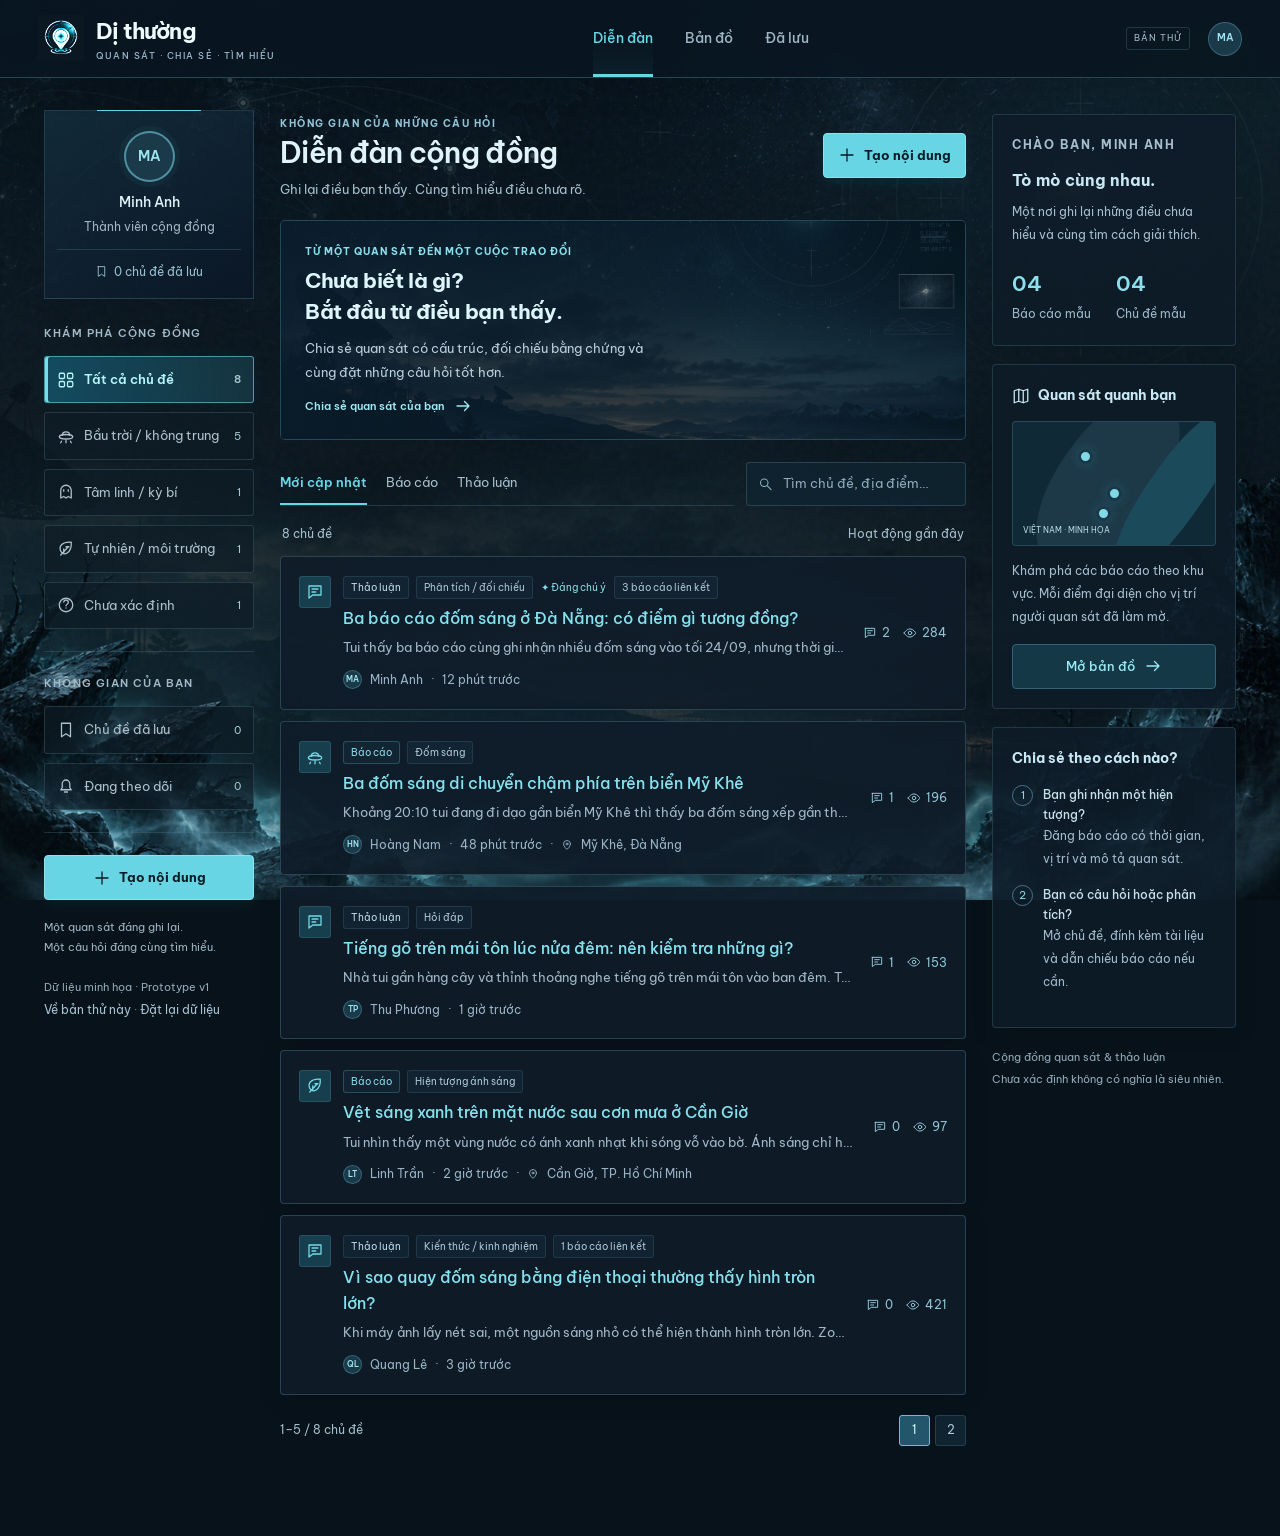
==== prototype/index.html @ 16d8615c "feat: add prototype" ====
<!doctype html>
<html lang="vi">
  <head>
    <meta charset="utf-8" />
    <meta name="viewport" content="width=device-width, initial-scale=1" />
    <meta name="theme-color" content="#0a1721" />
    <title>Dị thường - Cộng đồng quan sát & thảo luận</title>
    <link rel="icon" type="image/png" href="assets/logo.png" />
    <link rel="stylesheet" href="styles.css" />
    <link rel="stylesheet" href="theme.css" />
    <link rel="stylesheet" href="vendor/maplibre/maplibre-gl.css" />
    <link rel="stylesheet" href="map.css" />
    <script src="map.js" defer></script>
    <script src="app.js" defer></script>
  </head>
  <body>
    <div class="world-scene" aria-hidden="true">
      <img class="world-backdrop world-sky" src="assets/bg-1.png" alt="" fetchpriority="high" />
      <img class="world-backdrop world-mystery" src="assets/bg-2.png" alt="" decoding="async" />
      <div class="world-shade"></div>
      <div class="world-haze"></div>
      <div class="world-grain"></div>
      <div class="world-foreground"></div>
    </div>
    <a class="skip-link" href="#main">Đến nội dung chính</a>
    <header class="header">
      <a href="#forum" class="brand" aria-label="Dị thường, trang chủ"
        ><img class="brand-mark brand-logo" src="assets/logo.png" width="46" height="46" alt="" decoding="async"
        ><span>Dị thường<small>QUAN SÁT · CHIA SẺ · TÌM HIỂU</small></span></a
      >
      <nav class="main-nav" aria-label="Điều hướng chính">
        <a href="#forum" data-nav="forum">Diễn đàn</a>
        <a href="#map" data-nav="map">Bản đồ</a>
        <a href="#saved" data-nav="saved">Đã lưu</a>
      </nav>
      <div class="header-actions">
        <span class="prototype-label">BẢN THỬ</span
        ><button
          class="avatar mine"
          data-action="profile"
          aria-label="Tài khoản mẫu Minh Anh"
        >
          MA
        </button>
      </div>
    </header>
    <div class="app-layout">
      <aside class="sidebar" id="sidebar" aria-label="Nhóm hiện tượng"></aside>
      <main id="main" tabindex="-1"></main>
      <aside
        class="rightbar"
        id="rightbar"
        aria-label="Thông tin cộng đồng"
      ></aside>
    </div>
    <div class="modal-backdrop" id="modal-root" hidden></div>
    <div class="toast" id="toast" role="status" aria-live="polite"></div>
    <footer class="mobile-create">
      <button class="button primary" data-action="create">
        ＋ Tạo nội dung
      </button>
    </footer>
  </body>
</html>
---- prototype/styles.css ----
@import url("https://fonts.googleapis.com/css2?family=Be+Vietnam+Pro:wght@400;500;600;700;800&display=swap");

:root {
  --bg: #f5f5ef;
  --paper: #fff;
  --ink: #263c32;
  --muted: #7b837a;
  --green: #294f3c;
  --lime: #e5efcf;
  --line: #e5e8df;
  --orange: #b47945;
  --radius: 16px;
}
* {
  box-sizing: border-box;
}
body {
  margin: 0;
  background: var(--bg);
  color: var(--ink);
  font-family: "Be Vietnam Pro", system-ui, sans-serif;
  font-size: 13px;
  line-height: 1.65;
}
button,
input,
select,
textarea {
  font: inherit;
}
button,
a,
input,
select,
textarea {
  -webkit-tap-highlight-color: transparent;
}
button {
  cursor: pointer;
}
a {
  color: inherit;
  text-decoration: none;
}
button {
  color: inherit;
}
button:disabled {
  opacity: 0.5;
  cursor: default;
}
button:focus-visible,
a:focus-visible,
input:focus-visible,
textarea:focus-visible,
select:focus-visible {
  outline: 3px solid #9bbc70;
  outline-offset: 3px;
}
svg.icon {
  width: 18px;
  height: 18px;
  fill: none;
  stroke: currentColor;
  stroke-width: 1.7;
  stroke-linecap: round;
  stroke-linejoin: round;
  flex-shrink: 0;
}
h1,
h2,
h3,
p {
  margin: 0;
}
h1 {
  font-size: 30px;
  line-height: 1.4;
  letter-spacing: -1px;
  font-weight: 600;
}
h2 {
  font-size: 19px;
  line-height: 1.5;
  letter-spacing: -0.4px;
}
h3 {
  font-size: 14px;
}
small,
.muted {
  color: var(--muted);
}
.eyebrow {
  font-size: 10px;
  letter-spacing: 1.5px;
  font-weight: 700;
  color: #78826d;
}
.header {
  height: 88px;
  display: flex;
  align-items: center;
  justify-content: space-between;
  border-bottom: 1px solid var(--line);
  background: #fffdf7;
  padding: 0 38px;
  gap: 24px;
  position: sticky;
  top: 0;
  z-index: 20;
}
.brand {
  display: flex;
  align-items: center;
  gap: 12px;
  font-size: 23px;
  font-weight: 700;
  letter-spacing: -0.8px;
}
.brand small {
  display: block;
  font-size: 8px;
  font-weight: 500;
  letter-spacing: 1.5px;
}
.brand-mark {
  width: 40px;
  height: 44px;
  background: var(--green);
  border-radius: 14px 14px 14px 3px;
  color: #e5efcf;
  font-size: 30px;
  text-align: center;
  position: relative;
  line-height: 44px;
}
.brand-mark span {
  position: absolute;
  font-size: 12px;
  right: 3px;
  top: -10px;
}
.main-nav {
  height: 100%;
  display: flex;
  align-items: stretch;
  gap: 32px;
}
.main-nav a {
  display: flex;
  align-items: center;
  border-bottom: 3px solid transparent;
  padding-top: 3px;
  color: #81857a;
  font-weight: 500;
}
.main-nav a.active {
  border-color: var(--green);
  color: var(--green);
}
.header-actions {
  display: flex;
  align-items: center;
  gap: 18px;
}
.prototype-label {
  font-size: 9px;
  letter-spacing: 1px;
  border: 1px solid #dce1d4;
  border-radius: 5px;
  padding: 3px 7px;
  color: #76816d;
}
.avatar {
  border: 0;
  width: 34px;
  height: 34px;
  border-radius: 50%;
  display: inline-flex;
  justify-content: center;
  align-items: center;
  background: #e4e9de;
  color: #57704a;
  font-size: 10px;
  font-weight: 600;
  flex-shrink: 0;
}
.avatar.mine {
  background: #dfc8aa;
  color: #725d3b;
}
.app-layout {
  max-width: 1510px;
  margin: auto;
  display: grid;
  grid-template-columns: 212px minmax(0, 1fr) 262px;
  gap: 30px;
  padding: 32px 38px 50px;
}
.sidebar {
  position: sticky;
  top: 120px;
  align-self: start;
}
.side-label {
  margin: 4px 12px 14px;
  font-size: 9px;
  letter-spacing: 1.5px;
  color: #8d9488;
  font-weight: 600;
}
.side-item {
  width: 100%;
  display: flex;
  align-items: center;
  gap: 12px;
  padding: 12px;
  border: 0;
  background: none;
  border-radius: 9px;
  margin: 3px 0;
  text-align: left;
  color: #788170;
  font-size: 12px;
}
.side-item.active {
  background: #e6ebdc;
  color: #294f3c;
  font-weight: 600;
}
.side-item .count {
  margin-left: auto;
  font-size: 10px;
  color: #94a186;
}
.side-item:hover {
  background: #edf0e6;
}
.sidebar hr {
  border: 0;
  border-top: 1px solid var(--line);
  margin: 22px 12px;
}
.button {
  border: 1px solid var(--line);
  background: white;
  border-radius: 8px;
  display: inline-flex;
  align-items: center;
  justify-content: center;
  gap: 8px;
  padding: 10px 15px;
  font-size: 11px;
  font-weight: 500;
  white-space: nowrap;
}
.button.primary {
  background: var(--green);
  color: white;
  border-color: var(--green);
}
.button.primary:hover {
  background: #35624b;
}
.button.secondary {
  background: #edf1e4;
  border-color: #edf1e4;
  color: var(--green);
}
.button.ghost {
  background: transparent;
  border-color: transparent;
  color: #75816c;
}
.button.wide {
  width: 100%;
}
.side-note {
  margin: 18px 12px;
  color: #93998e;
  font-size: 10px;
  line-height: 1.8;
}
.side-note a {
  text-decoration: underline;
}
.page-heading {
  display: flex;
  justify-content: space-between;
  align-items: center;
  gap: 20px;
  margin-bottom: 23px;
}
.page-heading p {
  margin-top: 6px;
  font-size: 12px;
  color: var(--muted);
}
.hero {
  background: #e9eddc;
  border: 1px solid #dfe5d0;
  border-radius: var(--radius);
  padding: 26px 28px;
  position: relative;
  overflow: hidden;
  min-height: 176px;
  margin-bottom: 25px;
}
.hero-copy {
  max-width: 72%;
  position: relative;
  z-index: 1;
}
.hero h2 {
  font-size: 23px;
  margin: 7px 0;
}
.hero p {
  font-size: 11px;
  line-height: 1.9;
  color: #768365;
  max-width: 355px;
}
.hero .hero-link {
  display: inline-flex;
  align-items: center;
  gap: 10px;
  margin-top: 16px;
  font-size: 11px;
  font-weight: 600;
}
.brand-mark.brand-logo {
  width: 46px;
  height: 46px;
  object-fit: contain;
  background: transparent;
  border-radius: 0;
  mix-blend-mode: multiply;
  flex-shrink: 0;
}
.hero-photo {
  background: #0c2430;
  border-color: #1b3642;
  color: #fff;
  isolation: isolate;
}
.hero-image {
  position: absolute;
  inset: 0;
  width: 100%;
  height: 100%;
  object-fit: cover;
  object-position: center 58%;
  z-index: -2;
}
.hero-photo::before {
  content: "";
  position: absolute;
  inset: 0;
  background: linear-gradient(90deg, #071923ed 0%, #071923cc 46%, #07192324 100%);
  z-index: -1;
}
.hero-photo p { color: #d6e2e9; }
.hero-photo .eyebrow { color: #b6d5de; }
.hero-photo .hero-link { color: #fff; }
.hero-mystery .hero-image { object-position: 65% 42%; }
.hero-mystery::before {
  background: linear-gradient(90deg, #161b25ed 0%, #161b25c9 46%, #161b2524 100%);
}
.hero-mystery .eyebrow { color: #e1c3ba; }
@media (max-width: 760px) {
  .brand-mark.brand-logo { width: 36px; height: 36px; }
  .hero-photo .hero-copy { max-width: 100%; }
  .hero-photo::before {
    background: linear-gradient(90deg, #071923ed 0%, #071923c7 70%, #0719238c 100%);
  }
  .hero-mystery::before {
    background: linear-gradient(90deg, #161b25ed 0%, #161b25c7 70%, #161b258c 100%);
  }
}
.orbit {
  position: absolute;
  width: 195px;
  height: 195px;
  right: -8px;
  top: -6px;
  border: 1px solid #c9d4b5;
  border-radius: 50%;
  transform: rotate(-22deg);
}
.orbit:before,
.orbit:after {
  content: "";
  position: absolute;
  border: 1px solid #c9d4b5;
  border-radius: 50%;
  inset: 23px;
}
.orbit:after {
  inset: 52px;
}
.planet {
  position: absolute;
  width: 59px;
  height: 59px;
  right: 61px;
  top: 61px;
  border-radius: 50%;
  background: #b7c692;
  box-shadow: inset -15px -5px 0 #a8b982;
}
.star {
  position: absolute;
  right: 37px;
  top: 34px;
  font-size: 25px;
  color: #647e4d;
}
.orbit-dot {
  position: absolute;
  width: 9px;
  height: 9px;
  border-radius: 50%;
  background: #536d40;
  right: 178px;
  top: 92px;
}
.toolbar {
  display: flex;
  align-items: center;
  justify-content: space-between;
  gap: 12px;
  margin-bottom: 18px;
}
.tabs {
  display: flex;
  gap: 19px;
  border-bottom: 1px solid var(--line);
  flex: 1;
}
.tab {
  background: none;
  border: 0;
  border-bottom: 2px solid transparent;
  padding: 11px 0;
  font-size: 11px;
  color: var(--muted);
}
.tab.active {
  color: var(--green);
  border-bottom-color: var(--green);
  font-weight: 600;
}
.search {
  display: flex;
  align-items: center;
  gap: 8px;
  border: 1px solid var(--line);
  border-radius: 8px;
  padding: 9px 11px;
  background: var(--paper);
  max-width: 225px;
}
.search input {
  border: 0;
  outline: 0;
  background: transparent;
  width: 100%;
  min-width: 0;
  font-size: 11px;
}
.search svg {
  width: 15px;
  color: #84917b;
}
.section-meta {
  display: flex;
  justify-content: space-between;
  margin: 0 2px 12px;
  color: var(--muted);
  font-size: 10px;
}
.topic-list {
  background: var(--paper);
  border: 1px solid var(--line);
  border-radius: var(--radius);
  overflow: hidden;
}
.topic-row {
  display: flex;
  gap: 14px;
  padding: 21px 20px;
  border-bottom: 1px solid var(--line);
  transition: background 0.15s;
}
.topic-row:last-child {
  border: 0;
}
.topic-row:hover {
  background: #fcfdf8;
}
.topic-symbol {
  width: 39px;
  height: 39px;
  border-radius: 11px;
  display: flex;
  align-items: center;
  justify-content: center;
  background: #f0f3e7;
  color: #70845f;
  flex-shrink: 0;
}
.topic-symbol.discussion {
  background: #f3eee5;
  color: #a88a59;
}
.topic-content {
  flex: 1;
  min-width: 0;
}
.topic-tags {
  display: flex;
  gap: 7px;
  align-items: center;
  flex-wrap: wrap;
  margin-bottom: 7px;
}
.pill {
  display: inline-flex;
  align-items: center;
  gap: 4px;
  font-size: 9px;
  line-height: 1.7;
  padding: 2px 7px;
  border-radius: 4px;
  background: #f1f3ed;
  color: #7a8670;
}
.pill.report {
  background: #eaf0df;
  color: #638146;
}
.pill.discussion {
  background: #f3ecdf;
  color: #99784b;
}
.pill.pin {
  background: transparent;
  color: #82965f;
  padding: 0;
}
.topic-title {
  display: inline-block;
  font-size: 13px;
  font-weight: 600;
  line-height: 1.7;
  margin-bottom: 6px;
}
.topic-title:hover {
  color: #69934b;
}
.topic-excerpt {
  font-size: 10px;
  color: #8a9085;
  white-space: nowrap;
  overflow: hidden;
  text-overflow: ellipsis;
  margin-bottom: 10px;
}
.topic-meta {
  display: flex;
  align-items: center;
  gap: 8px;
  color: #92998b;
  font-size: 9px;
  flex-wrap: wrap;
}
.mini-avatar {
  width: 19px;
  height: 19px;
  font-size: 7px;
}
.topic-counts {
  display: flex;
  align-items: center;
  gap: 22px;
  color: #8d9685;
  font-size: 10px;
  margin-left: 7px;
}
.topic-counts span {
  display: flex;
  align-items: center;
  gap: 5px;
}
.topic-counts svg {
  width: 14px;
}
.topic-counts .last {
  font-size: 9px;
  white-space: nowrap;
  display: block;
  text-align: right;
  line-height: 1.9;
}
.pagination {
  display: flex;
  justify-content: space-between;
  align-items: center;
  color: #969d8f;
  font-size: 10px;
  margin-top: 20px;
}
.pages {
  display: flex;
  gap: 5px;
}
.page-button {
  border: 1px solid var(--line);
  background: white;
  width: 31px;
  height: 31px;
  border-radius: 6px;
  font-size: 10px;
}
.page-button.active {
  background: var(--green);
  color: white;
  border-color: var(--green);
}
.rightbar {
  padding-top: 4px;
}
.right-card {
  background: #fffdf7;
  border: 1px solid var(--line);
  border-radius: var(--radius);
  padding: 21px;
  margin-bottom: 18px;
}
.right-card h3 {
  font-size: 12px;
  margin-bottom: 14px;
  display: flex;
  align-items: center;
  gap: 8px;
}
.right-card p {
  font-size: 10px;
  color: #858d7d;
  line-height: 1.9;
}
.stats {
  display: flex;
  gap: 25px;
  margin: 20px 0 0;
}
.stats strong {
  display: block;
  font-size: 21px;
  font-weight: 600;
}
.stats small {
  font-size: 9px;
}
.mini-map {
  height: 125px;
  border-radius: 10px;
  background: #edf0e5;
  position: relative;
  overflow: hidden;
  margin-bottom: 14px;
}
.mini-map:before {
  content: "";
  position: absolute;
  width: 100px;
  height: 200px;
  background: #dce9d9;
  transform: rotate(35deg);
  left: 45px;
  top: -40px;
  border-radius: 48%;
}
.mini-map:after {
  content: "";
  position: absolute;
  width: 55px;
  height: 190px;
  background: #d0e2df;
  transform: rotate(35deg);
  right: 12px;
  top: -25px;
  border-radius: 45%;
}
.map-pin {
  background: #496c40;
  border: 3px solid white;
  width: 15px;
  height: 15px;
  border-radius: 50%;
  position: absolute;
  z-index: 1;
  box-shadow: 0 2px 6px #65765e40;
}
.mini-map .map-pin:nth-child(1) {
  left: 65px;
  top: 27px;
}
.mini-map .map-pin:nth-child(2) {
  left: 94px;
  top: 64px;
}
.mini-map .map-pin:nth-child(3) {
  left: 83px;
  top: 84px;
}
.map-label {
  position: absolute;
  bottom: 8px;
  left: 10px;
  z-index: 2;
  font-size: 8px;
  color: #68816b;
}
.guide-step {
  display: flex;
  gap: 10px;
  margin: 15px 0;
}
.guide-step .step-number {
  width: 21px;
  height: 21px;
  flex-shrink: 0;
  border: 1px solid #dfe6d3;
  border-radius: 50%;
  text-align: center;
  font-size: 9px;
  line-height: 19px;
  color: #6f855b;
}
.guide-step strong {
  display: block;
  font-size: 10px;
  font-weight: 500;
}
.guide-step p {
  font-size: 9px;
}
.sidebar-footer {
  font-size: 9px;
  color: #9ba191;
  line-height: 2;
  padding: 0 7px;
}
.breadcrumb {
  display: flex;
  align-items: center;
  gap: 7px;
  font-size: 10px;
  color: #8b9581;
  margin-bottom: 20px;
  flex-wrap: wrap;
}
.breadcrumb a:hover {
  text-decoration: underline;
}
.detail-head {
  margin-bottom: 22px;
}
.detail-head h1 {
  font-size: 26px;
  line-height: 1.55;
  margin: 11px 0 14px;
}
.detail-author {
  display: flex;
  align-items: center;
  gap: 10px;
  font-size: 10px;
  color: #8a9380;
}
.detail-author strong {
  color: var(--ink);
  font-size: 11px;
  font-weight: 500;
}
.detail-actions {
  display: flex;
  flex-wrap: wrap;
  gap: 8px;
  margin-top: 16px;
}
.card {
  background: var(--paper);
  border: 1px solid var(--line);
  border-radius: var(--radius);
  padding: 23px;
  margin-bottom: 18px;
}
.prose p {
  margin-bottom: 14px;
  font-size: 12px;
  line-height: 1.95;
}
.prose p:last-child {
  margin-bottom: 0;
}
.prose a {
  text-decoration: underline;
  color: #52794a;
}
.linked-heading {
  font-size: 10px;
  color: #768568;
  font-weight: 600;
  margin: 20px 0 11px;
  display: flex;
  align-items: center;
  gap: 7px;
}
.linked-report {
  border: 1px solid var(--line);
  border-radius: 9px;
  display: flex;
  gap: 12px;
  align-items: center;
  padding: 11px;
  margin: 8px 0;
  background: #fafbf6;
  transition: border 0.15s;
}
.linked-report:hover {
  border-color: #a9bd8f;
}
.report-thumb {
  width: 48px;
  height: 44px;
  border-radius: 6px;
  background: linear-gradient(150deg, #132d3a, #44696a);
  position: relative;
  flex-shrink: 0;
  overflow: hidden;
}
.report-thumb:before {
  content: "• • •";
  position: absolute;
  color: #fff8c1;
  font-size: 17px;
  letter-spacing: 2px;
  top: 3px;
  left: 9px;
  transform: rotate(-12deg);
  text-shadow: 0 0 7px #ffffb0;
}
.report-thumb.nature {
  background: linear-gradient(145deg, #4a7162, #b7c89e);
}
.report-thumb.nature:before {
  content: "≈";
  font-size: 30px;
  color: #dde3d0;
}
.report-thumb.mystery {
  background: linear-gradient(145deg, #7a6a5a, #c0b19b);
}
.report-thumb.mystery:before {
  content: "?";
  font-size: 27px;
  color: #fff;
}
.linked-report strong {
  display: block;
  font-size: 10px;
  font-weight: 500;
}
.linked-report small {
  font-size: 9px;
}
.linked-report > .icon {
  margin-left: auto;
  width: 15px;
  color: #8d9a80;
}
.summary {
  background: #edf2e3;
  border-color: #dce7ce;
}
.summary-heading {
  display: flex;
  align-items: center;
  justify-content: space-between;
  gap: 12px;
  margin-bottom: 13px;
}
.summary-heading h3 {
  display: flex;
  gap: 8px;
  align-items: center;
  font-size: 12px;
}
.summary p {
  font-size: 11px;
  line-height: 1.9;
}
.summary ul {
  padding-left: 18px;
  margin: 10px 0;
  color: #53674a;
  font-size: 11px;
  line-height: 1.9;
}
.summary a {
  text-decoration: underline;
}
.summary .summary-foot {
  display: flex;
  gap: 10px;
  align-items: center;
  border-top: 1px solid #dce7ce;
  margin-top: 15px;
  padding-top: 12px;
  color: #8b977a;
  font-size: 9px;
}
.replies-heading {
  display: flex;
  align-items: center;
  justify-content: space-between;
  margin: 27px 0 16px;
}
.replies-heading h2 {
  font-size: 15px;
}
.replies-heading small {
  font-size: 10px;
}
.reply {
  scroll-margin-top: 110px;
}
.reply-header {
  display: flex;
  align-items: center;
  gap: 10px;
  margin-bottom: 15px;
}
.reply-header strong {
  font-size: 11px;
  font-weight: 500;
}
.reply-header small {
  display: block;
  font-size: 9px;
}
.reply-number {
  margin-left: auto;
  color: #a0a88f;
  font-size: 10px;
}
.reply blockquote,
.quote-preview {
  margin: 0 0 15px;
  padding: 12px 14px;
  background: #f6f7f1;
  border-left: 3px solid #b8c99e;
  color: #7a8670;
  font-size: 11px;
}
.reply-footer {
  display: flex;
  gap: 16px;
  margin-top: 17px;
}
.text-button {
  display: inline-flex;
  align-items: center;
  gap: 6px;
  background: none;
  border: 0;
  padding: 0;
  color: #7d8b6e;
  font-size: 10px;
}
.text-button.active {
  color: #3c6b32;
  font-weight: 600;
}
.attachment {
  border: 1px solid var(--line);
  border-radius: 8px;
  padding: 10px 12px;
  display: flex;
  align-items: center;
  gap: 10px;
  font-size: 10px;
  margin-top: 12px;
  max-width: 350px;
  background: #fafbf7;
}
.attachment img {
  width: 64px;
  height: 48px;
  object-fit: cover;
  border-radius: 5px;
}
.attachment small {
  display: block;
  font-size: 8px;
}
.composer textarea {
  width: 100%;
  min-height: 116px;
  resize: vertical;
  border: 1px solid var(--line);
  border-radius: 8px;
  padding: 12px;
  font-size: 12px;
  background: #fcfdf9;
}
.composer-footer {
  display: flex;
  justify-content: space-between;
  align-items: center;
  gap: 10px;
  margin-top: 12px;
}
.file-input {
  position: absolute;
  width: 1px;
  height: 1px;
  opacity: 0;
}
.file-label {
  cursor: pointer;
  display: inline-flex;
  align-items: center;
  gap: 7px;
  font-size: 10px;
  color: #7a886a;
}
.field {
  margin-bottom: 16px;
}
.field label {
  display: block;
  font-size: 11px;
  font-weight: 500;
  margin-bottom: 7px;
}
.field input,
.field select,
.field textarea {
  width: 100%;
  padding: 10px 12px;
  border: 1px solid #dfe5d6;
  border-radius: 7px;
  background: #fff;
  font-size: 12px;
  color: var(--ink);
}
.field textarea {
  min-height: 100px;
  resize: vertical;
}
.field small {
  display: block;
  font-size: 9px;
  margin-top: 5px;
}
.field-grid {
  display: grid;
  grid-template-columns: 1fr 1fr;
  gap: 14px;
}
.observation-grid {
  display: grid;
  grid-template-columns: 1fr 1fr;
  gap: 16px;
  background: #f7f8f2;
  border-radius: 10px;
  padding: 17px;
  margin: 18px 0;
}
.observation-grid dt {
  font-size: 9px;
  color: #8d9782;
}
.observation-grid dd {
  margin: 4px 0 0;
  font-size: 11px;
}
.scene {
  height: 205px;
  border-radius: 11px;
  background: linear-gradient(180deg, #192f3e, #496572);
  position: relative;
  overflow: hidden;
  margin: 16px 0 8px;
}
.scene:before {
  content: "";
  position: absolute;
  inset: 0;
  background:
    radial-gradient(ellipse at 17% 23%, #ffffff 0 1px, transparent 2px),
    radial-gradient(ellipse at 70% 14%, #ffffff 0 1px, transparent 2px),
    radial-gradient(ellipse at 46% 35%, #ffffff 0 1px, transparent 2px),
    radial-gradient(ellipse at 83% 47%, #ffffff 0 1px, transparent 2px);
}
.scene-lights {
  position: absolute;
  left: 35%;
  top: 30%;
  font-size: 27px;
  letter-spacing: 30px;
  color: #fff7b3;
  transform: rotate(-9deg);
  text-shadow: 0 0 10px #fff19c;
}
.scene-skyline {
  position: absolute;
  bottom: 0;
  left: 0;
  right: 0;
  height: 44px;
  background: #1a3038;
  clip-path: polygon(
    0 45%,
    5% 45%,
    5% 20%,
    10% 20%,
    10% 60%,
    17% 60%,
    17% 0,
    23% 0,
    23% 70%,
    30% 70%,
    30% 40%,
    40% 40%,
    40% 65%,
    47% 65%,
    47% 15%,
    54% 15%,
    54% 65%,
    60% 65%,
    60% 30%,
    69% 30%,
    69% 70%,
    76% 70%,
    76% 45%,
    83% 45%,
    83% 10%,
    90% 10%,
    90% 50%,
    100% 50%,
    100% 100%,
    0 100%
  );
}
.scene-caption {
  font-size: 9px;
  color: #87937d;
}
.empty {
  text-align: center;
  padding: 45px 20px;
  color: #839375;
}
.empty .icon {
  width: 32px;
  height: 32px;
  margin-bottom: 13px;
}
.empty h3 {
  color: var(--ink);
  margin-bottom: 7px;
}
.empty p {
  font-size: 11px;
  margin-bottom: 15px;
}
.modal-backdrop {
  position: fixed;
  inset: 0;
  background: #1d302bbb;
  backdrop-filter: blur(4px);
  z-index: 40;
  display: flex;
  align-items: center;
  justify-content: center;
  padding: 24px;
}
.modal-backdrop[hidden] {
  display: none;
}
.modal {
  width: 620px;
  max-width: 100%;
  background: #fffdf8;
  border-radius: 18px;
  max-height: 90dvh;
  overflow: auto;
  box-shadow: 0 25px 90px #12251e44;
  padding: 27px;
}
.modal-head {
  display: flex;
  justify-content: space-between;
  align-items: center;
  margin-bottom: 18px;
  gap: 15px;
}
.modal-head h2 {
  font-size: 20px;
}
.close-button {
  border: 0;
  background: #eef1e7;
  border-radius: 50%;
  width: 30px;
  height: 30px;
  font-size: 19px;
}
.modal-intro {
  font-size: 11px;
  color: #819172;
  margin-bottom: 20px;
}
.create-choice {
  width: 100%;
  display: flex;
  align-items: center;
  gap: 16px;
  padding: 20px;
  border: 1px solid var(--line);
  border-radius: 12px;
  background: white;
  margin: 12px 0;
  text-align: left;
}
.create-choice:hover {
  background: #f2f5e9;
  border-color: #bfd1a4;
}
.create-choice .icon {
  width: 27px;
  height: 27px;
  color: #75995a;
}
.create-choice strong {
  display: block;
  font-size: 14px;
}
.create-choice small {
  display: block;
  font-size: 11px;
  margin-top: 4px;
}
.create-choice > .icon:last-child {
  margin-left: auto;
  width: 18px;
}
.modal-footer {
  display: flex;
  justify-content: space-between;
  align-items: center;
  gap: 10px;
  border-top: 1px solid var(--line);
  padding-top: 17px;
  margin-top: 22px;
}
.modal-footer small {
  font-size: 9px;
  max-width: 260px;
}
.report-options {
  display: grid;
  gap: 7px;
  max-height: 175px;
  overflow: auto;
  padding: 4px;
}
.report-option {
  display: flex;
  gap: 9px;
  align-items: start;
  padding: 9px;
  border: 1px solid var(--line);
  border-radius: 7px;
  background: #fff;
  font-size: 10px;
  cursor: pointer;
}
.report-option input {
  accent-color: var(--green);
  margin-top: 4px;
}
.report-option small {
  font-size: 9px;
}
.toast {
  position: fixed;
  bottom: 28px;
  left: 50%;
  transform: translate(-50%, 20px);
  background: #294f3c;
  color: #fff;
  border-radius: 10px;
  padding: 13px 20px;
  font-size: 12px;
  box-shadow: 0 5px 25px #18302433;
  z-index: 60;
  opacity: 0;
  pointer-events: none;
  transition: 0.2s;
  max-width: 90%;
  text-align: center;
}
.toast.show {
  opacity: 1;
  transform: translate(-50%, 0);
}
.mobile-create {
  display: none;
}
.skip-link {
  position: fixed;
  top: -60px;
  left: 15px;
  z-index: 100;
  background: white;
  padding: 10px;
}
.skip-link:focus {
  top: 10px;
}
.filter-chips {
  display: flex;
  gap: 7px;
  flex-wrap: wrap;
  margin-bottom: 18px;
}
.filter-chip {
  border: 1px solid var(--line);
  background: #fff;
  border-radius: 7px;
  padding: 7px 10px;
  font-size: 10px;
}
.filter-chip.active {
  background: var(--green);
  color: white;
  border-color: var(--green);
}
.map-surface {
  position: relative;
  height: 460px;
  background: #e7eee2;
  border: 1px solid #d9e1d1;
  border-radius: 16px;
  overflow: hidden;
}
.map-art {
  width: 100%;
  height: 100%;
  display: block;
}
.map-marker {
  position: absolute;
  transform: translate(-50%, -50%);
  background: var(--green);
  color: white;
  border: 3px solid white;
  min-width: 32px;
  height: 32px;
  border-radius: 50%;
  box-shadow: 0 3px 12px #284a3a30;
  font-size: 11px;
  display: flex;
  align-items: center;
  justify-content: center;
  z-index: 2;
}
.map-marker.selected {
  background: #b88a4b;
  outline: 5px solid #b88a4b33;
}
.map-marker.cluster {
  width: 42px;
  height: 42px;
  background: #5e794b;
}
.map-place {
  position: absolute;
  font-size: 10px;
  color: #738b6a;
  pointer-events: none;
}
.map-key {
  position: absolute;
  bottom: 14px;
  left: 14px;
  background: #fffdf6ee;
  padding: 8px 12px;
  border-radius: 8px;
  font-size: 9px;
  color: #7f8d72;
  max-width: 75%;
}
.map-preview {
  margin-top: 18px;
}
.map-note {
  font-size: 10px;
  color: #8c967f;
  margin-top: 10px;
}
.summary-edit textarea {
  min-height: 170px;
}
.quote-preview button {
  float: right;
  border: 0;
  background: transparent;
  font-size: 16px;
}
.selected-files {
  display: flex;
  gap: 6px;
  flex-wrap: wrap;
  margin-top: 9px;
}
.file-chip {
  font-size: 9px;
  background: #eef1e7;
  border-radius: 5px;
  padding: 4px 8px;
}
.topic-row.new {
  background: #f6faee;
}
.helper {
  font-size: 10px;
  color: #839275;
  background: #f1f4e8;
  padding: 12px;
  border-radius: 8px;
  margin-bottom: 17px;
}
.inline-link {
  color: #5a784a;
  text-decoration: underline;
}
.art-evidence {
  width: 100%;
  max-width: 370px;
  height: 120px;
  background: #eef1e7;
  border: 1px solid var(--line);
  border-radius: 8px;
  position: relative;
  margin: 12px 0 6px;
  overflow: hidden;
}
.art-evidence svg {
  width: 100%;
  height: 100%;
}
.art-label {
  position: absolute;
  bottom: 5px;
  right: 9px;
  font-size: 8px;
  color: #879779;
}
@media (min-width: 1500px) {
  .app-layout {
    gap: 38px;
    padding-top: 40px;
  }
  .topic-row {
    padding: 24px;
  }
}
@media (max-width: 1180px) {
  .app-layout {
    grid-template-columns: 185px minmax(0, 1fr);
    gap: 24px;
    padding: 26px;
  }
  .rightbar {
    display: none;
  }
  .header {
    padding: 0 26px;
  }
  .topic-counts {
    gap: 12px;
  }
  .sidebar {
    top: 115px;
  }
}
@media (max-width: 760px) {
  body {
    font-size: 12px;
  }
  .header {
    height: 72px;
    padding: 0 18px;
    gap: 13px;
    flex-wrap: wrap;
  }
  .brand {
    font-size: 19px;
    gap: 8px;
  }
  .brand-mark {
    width: 33px;
    height: 36px;
    font-size: 25px;
    line-height: 36px;
  }
  .brand small {
    font-size: 6px;
    letter-spacing: 1px;
  }
  .main-nav {
    gap: 15px;
    font-size: 10px;
  }
  .header-actions {
    gap: 7px;
  }
  .prototype-label {
    display: none;
  }
  .avatar.mine {
    width: 29px;
    height: 29px;
    font-size: 8px;
  }
  .app-layout {
    display: block;
    padding: 22px 17px 90px;
  }
  .sidebar {
    position: static;
    display: flex;
    gap: 6px;
    overflow: auto;
    margin-bottom: 22px;
    padding-bottom: 5px;
  }
  .sidebar .side-label,
  .sidebar hr,
  .sidebar .sidebar-extra,
  .sidebar > .button,
  .sidebar .side-note {
    display: none;
  }
  .side-item {
    width: auto;
    white-space: nowrap;
    background: #eef0e6;
    padding: 8px 10px;
    font-size: 10px;
    gap: 6px;
    border: 1px solid transparent;
    margin: 0;
    flex-shrink: 0;
  }
  .side-item.active {
    border-color: #bbcaa8;
  }
  .side-item .icon {
    width: 14px;
    height: 14px;
  }
  .side-item .count {
    display: none;
  }
  h1 {
    font-size: 25px;
  }
  .page-heading {
    margin-bottom: 17px;
  }
  .page-heading .button {
    display: none;
  }
  .page-heading p {
    font-size: 10px;
  }
  .hero {
    padding: 21px;
    min-height: 172px;
    margin-bottom: 18px;
  }
  .hero h2 {
    font-size: 20px;
    max-width: 240px;
  }
  .hero-copy {
    max-width: 85%;
  }
  .hero p {
    font-size: 10px;
    max-width: 240px;
  }
  .orbit {
    right: -70px;
    opacity: 0.6;
  }
  .planet {
    right: 9px;
    opacity: 0.45;
  }
  .star {
    right: 19px;
  }
  .toolbar {
    flex-wrap: wrap;
    gap: 14px;
  }
  .search {
    max-width: none;
    width: 100%;
    order: -1;
  }
  .tabs {
    gap: 20px;
  }
  .topic-row {
    padding: 17px 13px;
    gap: 10px;
  }
  .topic-symbol {
    width: 31px;
    height: 31px;
    border-radius: 9px;
  }
  .topic-symbol svg {
    width: 16px;
  }
  .topic-title {
    font-size: 12px;
  }
  .topic-excerpt {
    max-width: 240px;
  }
  .topic-counts {
    flex-direction: column;
    align-items: end;
    gap: 9px;
    margin-left: 0;
    padding-top: 6px;
  }
  .topic-counts .last,
  .topic-counts .views {
    display: none;
  }
  .topic-tags .pill {
    font-size: 8px;
  }
  .topic-meta {
    gap: 5px;
    font-size: 8px;
  }
  .mobile-create {
    display: block;
    position: fixed;
    right: 19px;
    bottom: 18px;
    z-index: 25;
  }
  .mobile-create .button {
    box-shadow: 0 6px 22px #203a3444;
    padding: 12px 17px;
  }
  .toast {
    bottom: 78px;
    font-size: 11px;
  }
  .detail-head h1 {
    font-size: 23px;
  }
  .card {
    padding: 18px;
    border-radius: 12px;
  }
  .prose p {
    font-size: 11px;
  }
  .summary p,
  .summary ul {
    font-size: 10px;
  }
  .modal-backdrop {
    padding: 12px;
  }
  .modal {
    padding: 22px 18px;
    max-height: 92dvh;
  }
  .field-grid {
    gap: 10px;
  }
  .field label {
    font-size: 10px;
  }
  .field input,
  .field textarea,
  .field select {
    font-size: 11px;
  }
  .modal-footer small {
    max-width: 170px;
    font-size: 8px;
  }
  .map-surface {
    height: 400px;
  }
  .map-key {
    font-size: 8px;
  }
  .composer-footer {
    flex-wrap: wrap;
  }
  .summary-heading .button {
    padding: 7px 9px;
    font-size: 9px;
  }
}
@media (max-width: 760px) {
  .header {
    flex-wrap: nowrap;
  }
  .header-actions {
    display: none;
  }
  .main-nav {
    margin-left: auto;
    flex-shrink: 0;
  }
  .hero .eyebrow {
    font-size: 8px;
    letter-spacing: 1.1px;
  }
  .sidebar {
    scrollbar-width: thin;
  }
}
@media (max-width: 380px) {
  .header {
    padding: 0 12px;
    gap: 8px;
  }
  .brand {
    font-size: 17px;
  }
  .brand small {
    font-size: 5px;
  }
  .main-nav {
    gap: 12px;
    font-size: 9px;
  }
  .hero-copy {
    max-width: 94%;
  }
  .orbit {
    opacity: 0.35;
  }
  .planet {
    opacity: 0.25;
  }
}
@media (prefers-reduced-motion: reduce) {
  * {
    transition: none !important;
    scroll-behavior: auto !important;
  }
}
---- prototype/theme.css ----
/* Cinematic forum theme. Layout and interaction styles stay in styles.css.
   Layers: scene 0, content 1, foreground 2, header 20, modal 40, toast 60. */
:root {
  color-scheme: dark;
  --bg: #08121a;
  --paper: #111e29f5;
  --ink: #e3f0f5;
  --muted: #a0b5c2;
  --green: #65d7e5;
  --lime: #183d4b;
  --line: #557d8d50;
  --orange: #65d7e5;
  --radius: 6px;
  --surface-low: #0b1723eb;
  --accent-soft: #65d7e518;
}
body { background: var(--bg); isolation: isolate; }
::selection { background: #65d7e547; color: #f0fcff; }
button:focus-visible, a:focus-visible, input:focus-visible,
textarea:focus-visible, select:focus-visible { outline-color: var(--green); }
.world-scene { position: fixed; inset: 0; z-index: 0; pointer-events: none; overflow: hidden; }
.world-backdrop { position: absolute; inset: 0; width: 100%; height: 100%; object-fit: cover; object-position: center; opacity: .46; }
.world-mystery { opacity: 0; }
body[data-realm="mystery"] .world-sky { opacity: 0; }
body[data-realm="mystery"] .world-mystery { opacity: .37; }
.world-shade { position: absolute; inset: 0; background: linear-gradient(180deg, #05101930 0%, #08121ac9 50%, #08121a5e 100%), linear-gradient(90deg, #07121a55, #07121a0d 50%, #07121a55); }
.world-haze { position: absolute; inset: 0; background: radial-gradient(ellipse at 3% 88%, #45c6dd26, transparent 34%), radial-gradient(ellipse at 94% 5%, #55a3bb1a, transparent 38%), radial-gradient(ellipse at 50% 110%, #40a9c926, transparent 44%); }
.world-grain { position: absolute; inset: 0; opacity: .1; background-image: url("data:image/svg+xml,%3Csvg viewBox='0 0 180 180' xmlns='http://www.w3.org/2000/svg'%3E%3Cfilter id='n'%3E%3CfeTurbulence type='fractalNoise' baseFrequency='.78' numOctaves='3' stitchTiles='stitch'/%3E%3C/filter%3E%3Crect width='100%25' height='100%25' opacity='.35' filter='url(%23n)'/%3E%3C/svg%3E"); }
.world-foreground { position: fixed; inset: 0; z-index: 2; background: url('assets/foreground-frame.png') center bottom / 100% 100% no-repeat; opacity: .76; }
.header { height: 78px; background: #091721e8; backdrop-filter: blur(14px); border-bottom-color: #75b2c14d; box-shadow: 0 8px 30px #020a1233; }
.brand { color: #eefbff; font-size: 22px; }
.brand small { color: #9cb8c9; }
.brand-mark.brand-logo { filter: invert(1) hue-rotate(180deg) brightness(1.3); mix-blend-mode: screen; }
.main-nav a { color: var(--muted); }
.main-nav a.active { color: var(--green); border-color: var(--green); background: linear-gradient(0deg, #65d7e50d, transparent 50%); }
.prototype-label { color: #a0bdc9; border-color: var(--line); border-radius: 3px; }
.avatar, .avatar.mine { background: #1a3949; color: #9de5ef; border: 1px solid #5a9fb272; }
.app-layout { position: relative; z-index: 1; max-width: 1450px; grid-template-columns: 210px minmax(0,1fr) 244px; gap: 26px; padding: 32px 44px 90px; }
.sidebar { top: 106px; }
.side-label { color: #a2b9c6; font-size: 9px; letter-spacing: 1.2px; margin: 4px 0 14px; }
.side-item { color: #afc1cc; border: 1px solid var(--line); border-radius: 3px; background: #0e1c26b8; padding: 12px; margin: 9px 0; gap: 9px; font-size: 11px; }
.side-item:hover { background: #183541c9; border-color: #5c9cac; }
.side-item.active { color: #b6f5fc; background: linear-gradient(90deg,#145166e6,#183e4ab5); border-color: #69d5e59c; box-shadow: inset 3px 0 0 #72e0eb, 0 0 20px #38b9d00b; }
.side-item .count { color: #a6c8d1; }
.sidebar hr { border-color: var(--line); margin: 22px 0; }
.side-note { color: var(--muted); margin-left: 0; }
.sidebar-footer { color: #91aab8; padding: 0; }
.member-panel { padding: 20px 12px 16px; text-align: center; border: 1px solid var(--line); background: linear-gradient(150deg,#18384b9c,#0b1726e8); margin-bottom: 25px; position: relative; }
.member-panel::before { content: ''; position: absolute; top: -1px; left: 25%; width: 50%; height: 1px; background: var(--green); }
.member-panel .avatar { width: 51px; height: 51px; font-size: 14px; margin-bottom: 9px; border: 2px solid #6abed1a8; box-shadow: 0 0 0 5px #79d4e30a; }
.member-panel strong { display: block; color: #ddf4fa; font-size: 12px; font-weight: 500; }
.member-panel small { display: block; margin-top: 3px; font-size: 9px; }
.member-panel-footer { display: flex; justify-content: center; align-items: center; gap: 6px; margin-top: 12px; padding-top: 12px; border-top: 1px solid var(--line); color: #95c0d0; font-size: 9px; }
.member-panel-footer .icon { width: 13px; height: 13px; }
.button { border-radius: 4px; background: #142a39; color: #d4e6ee; border-color: var(--line); min-height: 36px; transition: background .16s, border-color .16s, transform .16s; }
.button:hover { border-color: #7ca7b9; background: #1b3949; }
.button:active { transform: translateY(1px); }
.button.primary { color: #071b25; background: #67d5e4; border-color: #8be4ec; font-weight: 700; box-shadow: 0 4px 16px #55d5ef12; }
.button.primary:hover { background: #94e8f1; }
.button.secondary { background: #143846; color: #99eaf3; border-color: #346276; }
.button.ghost { color: #b1c6d1; background: transparent; }
.text-button { color: #a4c2d0; }
.text-button:hover, .text-button.active { color: #8eeaf5; }
.page-heading { margin-bottom: 19px; }
.page-heading .eyebrow { color: #91c5d6; font-size: 9px; }
h1 { font-size: 29px; color: #e0f3fa; letter-spacing: -.7px; }
.page-heading p { color: #a6bfcc; font-size: 11px; }
.eyebrow { color: #95bdce; }
.hero { border-radius: 5px; border-color: #4c819364; padding: 21px 24px; margin-bottom: 22px; }
.hero-photo .hero-copy { max-width: 80%; }
.hero h2 { font-size: 21px; color: #dcf6fc; margin: 4px 0 8px; }
.hero p { color: #b8cfdc; max-width: 370px; }
.hero .eyebrow { font-size: 8px; letter-spacing: 1px; color: #8be0ec; }
.hero .hero-link { color: #9ee9f3; margin-top: 12px; }
.hero-image { opacity: .75; }
.hero-photo::before { background: linear-gradient(90deg,#0a1c2bec,#0b1b27b3 55%,#0b1b2720); }
.hero-mystery::before { background: linear-gradient(90deg,#0a1c2bec,#0b1b27bf 60%,#0b1b2730); }
.hero-mystery .eyebrow { color: #a5e4ec; }
.tabs { border-color: var(--line); }
.tab { color: #a6bfcc; font-size: 11px; padding: 10px 0; }
.tab.active { color: var(--green); border-color: var(--green); }
.search { background: #102431dc; border-color: #557e905c; border-radius: 4px; }
.search input { color: #e3f0f5; }
.search svg { color: #8eafc0; }
input::placeholder, textarea::placeholder { color: #90aaba; opacity: 1; }
.section-meta { color: #a5becb; font-size: 10px; }
.topic-list { background: none; border: 0; border-radius: 0; overflow: visible; }
.topic-row { padding: 19px 18px; margin-bottom: 11px; background: #101d29ed; border: 1px solid #557d8d66; border-radius: 4px; position: relative; transition: border-color .16s, background .16s; }
.topic-row:last-child { border: 1px solid #557d8d66; }
.topic-row:hover, .topic-row.new { background: #142c3aef; border-color: #60a5b8b3; }
.topic-symbol, .topic-symbol.discussion { border-radius: 3px; background: #163e4d; color: #76d9e7; border: 1px solid #75b8c32e; width: 32px; height: 32px; }
.topic-title { color: #84e1ed; font-size: 14px; font-weight: 500; line-height: 1.6; }
.topic-title:hover { color: #b8f4fa; }
.topic-excerpt { color: #a2b8c6; font-size: 11px; margin-bottom: 11px; }
.topic-meta { color: #9ab4c4; font-size: 9px; }
.topic-meta .icon { width: 12px; height: 12px; }
.topic-counts { color: #91c5d6; gap: 13px; }
.topic-counts .last { display: none; }
.pill, .pill.report, .pill.discussion { background: #62cfe50c; color: #adc7d5; border: 1px solid #4b7c9140; border-radius: 3px; font-size: 8px; }
.pill.report { color: #8adbe9; border-color: #58b3c44d; }
.pill.discussion { color: #c0dce8; }
.pill.pin { background: transparent; color: #8bdbe6; border-color: transparent; }
.pagination { color: #a2bdcb; }
.page-button { background: #102330; color: #aecbd8; border-radius: 3px; }
.page-button.active { background: #23566a; color: #d5f7fb; border-color: #60c4d6; }
.right-card { background: #0e1c29e6; border-color: #557d8d4d; border-radius: 4px; padding: 19px; position: relative; }
.right-card h3 { color: #c8e8f3; }
.right-card p { color: #a6bdcc; font-size: 10px; }
.stats strong { color: #8edfec; }
.stats small { color: #9cb7c6; }
.mini-map { background: #102937; border: 1px solid #46778b66; border-radius: 4px; }
.mini-map::before { background: #1d3948; }
.mini-map::after { background: #1b4b5a; }
.map-pin { background: #81d9e6; border-color: #19394a; box-shadow: 0 0 12px #4fd4eb33; }
.map-label { color: #b5d9e5; }
.guide-step .step-number { border-color: #497487; color: #87d8e4; }
.guide-step strong { color: #c6dfe9; }
.guide-step p { color: #a1baca; }
.breadcrumb, .detail-author { color: #a3bdcb; }
.detail-head h1 { color: #d9f3fa; }
.detail-author strong { color: #c6e9f3; }
.card { background: #101e2bee; border-color: #557d8d66; border-radius: 5px; }
.prose p { color: #c3d8e3; font-size: 13px; line-height: 1.95; }
.prose a, .inline-link { color: #8bdfec; }
.linked-heading { color: #91d5e1; }
.linked-report { background: #0e2635; border-color: #466c7d80; border-radius: 4px; }
.linked-report:hover { border-color: #78ccdc; }
.linked-report strong { color: #bfebf5; font-size: 11px; }
.linked-report small, .linked-report > .icon { color: #9dbdcd; }
.report-thumb { border: 1px solid #5f92a761; border-radius: 3px; }
.summary { background: #13313de8; border-color: #68bdcd80; border-left: 3px solid #79d9e7; }
.summary-heading h3 { color: #a0edf6; }
.summary p, .summary ul { color: #c0dce6; font-size: 12px; }
.summary .summary-foot { border-color: #58859561; color: #a0bfce; }
.replies-heading small, .reply-number, .reply-header small { color: #a4bdca; }
.reply-header strong { color: #c9e6f1; }
.reply blockquote, .quote-preview { background: #0a1a26; color: #a6c6d7; border-color: #5a9cb2; }
.reply-footer .text-button { color: #a5c5d4; }
.reply-footer .text-button.active { color: #82e1ee; }
.attachment { background: #0e2735; border-color: #446e81; color: #bde2ed; border-radius: 4px; }
.attachment small { color: #98bacb; }
.composer textarea, .field input, .field select, .field textarea { background: #0a1925; border-color: #42677c; color: #d3e7f0; border-radius: 4px; }
.composer .sr-label { color: #a4bdca !important; }
.file-label { color: #a5d0df; }
.field label { color: #c8e0ea; }
.field small { color: #a0bbc9; }
.observation-grid { background: #0b1a27; border: 1px solid #41677866; border-radius: 4px; }
.observation-grid dt { color: #9ab9ca; }
.observation-grid dd { color: #d4e9f1; }
.scene-caption { color: #a0bdcd; }
.empty { color: #a2bfcd; }
.empty h3 { color: #d0edf5; }
.modal-backdrop { background: #020b14d4; backdrop-filter: blur(7px); }
.modal { background: #101f2d; border: 1px solid #5d9cae; border-radius: 8px; box-shadow: 0 30px 100px #01081099; }
.modal-head h2 { color: #d1f2f9; }
.modal-intro { color: #a6c3d2; }
.close-button { background: #1b3949; color: #bfe8f2; border: 1px solid #548497; }
.create-choice { background: #112937; border-color: #4f768973; border-radius: 4px; }
.create-choice:hover { background: #1a3948; border-color: #79c8d7; }
.create-choice strong { color: #b7f0f8; }
.create-choice small { color: #a7c3d2; }
.create-choice .icon { color: #81dce9; }
.modal-footer small { color: #a0bece; }
.report-option { background: #102b3b; color: #b6d9e7; border-color: #416f85; border-radius: 3px; }
.report-option small { color: #9dbdce; }
.report-option input { accent-color: var(--green); }
.helper { background: #123340; color: #b0d5e4; border-radius: 4px; }
.file-chip { background: #174152; color: #b8e8f2; }
.toast { background: #173b4c; border: 1px solid #6ca9bc; color: #d3f5fb; box-shadow: 0 8px 35px #020d1799; border-radius: 5px; }
.skip-link { background: #143447; color: #c7f4fb; }
.filter-chip { background: #102a3a; color: #bad5e2; border-radius: 4px; border-color: #42687c; }
.filter-chip.active { background: #276274; color: #e1fbff; border-color: #7ac7d5; }
.map-surface { background: #132b38; border-color: #4f8397; border-radius: 5px; }
.map-art { filter: invert(.86) hue-rotate(155deg) saturate(.7) brightness(.72); }
.map-marker, .map-marker.cluster { background: #327a8b; color: #e9fbff; border-color: #99dce5; }
.map-marker.selected { background: #5ad6e5; color: #102a36; outline-color: #75dce738; }
.map-place { color: #bddde9; text-shadow: 0 1px 4px #07121a; }
.map-key { color: #bfdeea; background: #102b3be8; border: 1px solid #527c8d; border-radius: 4px; }
.map-note { color: #a6c1cf; }
.map-preview .topic-list > div { background: transparent !important; }
.map-preview .topic-list > div[style*="background"] .topic-row { border-color: #83cfde; background: #173746; }
.art-evidence { background: #162f3c; border-color: #50778a; border-radius: 4px; }
.art-evidence svg { filter: invert(.8) hue-rotate(155deg); }
.art-label { color: #b4d9e5; }
.topic-row, .card, .right-card { box-shadow: 0 5px 25px #020a141a; }
@media (min-width:1500px) { .app-layout { padding-top: 36px; gap: 30px; } }
@media (max-width:1180px) { .app-layout { grid-template-columns: 190px minmax(0,1fr); gap: 24px; padding: 28px 32px 85px; } }
@media (max-width:760px) {
  .header { height: 70px; padding: 0 17px; backdrop-filter: none; background: #0a1a26f5; }
  .brand { font-size: 18px; }
  .brand small { font-size: 5px; }
  .main-nav { gap: 15px; font-size: 10px; }
  .app-layout { display: block; padding: 20px 16px 100px; }
  .member-panel { display: none; }
  .sidebar { gap: 7px; margin-bottom: 20px; scrollbar-color: #426577 transparent; }
  .side-item { margin: 0; padding: 9px 10px; background: #102b3bdd; font-size: 10px; }
  .side-item.active { border-color: #78d4e0; }
  h1 { font-size: 25px; }
  .hero { padding: 19px; min-height: 0; }
  .hero-photo .hero-copy { max-width: 100%; }
  .hero h2 { font-size: 19px; max-width: 100%; }
  .hero p { font-size: 10px; max-width: 100%; }
  .hero .eyebrow { font-size: 8px; }
  .hero-photo::before, .hero-mystery::before { background: linear-gradient(90deg,#0a1c2bed,#0b1b27b8); }
  .topic-row { padding: 16px 12px; gap: 9px; margin-bottom: 10px; }
  .topic-title { font-size: 12px; }
  .topic-excerpt { font-size: 10px; max-width: 230px; }
  .topic-symbol { width: 28px; height: 28px; }
  .topic-tags { gap: 5px; }
  .topic-meta { font-size: 8px; gap: 5px; }
  .card { padding: 18px; }
  .prose p { font-size: 12px; }
  .summary p { font-size: 11px; }
  .world-backdrop { opacity: .27; }
  .world-foreground { opacity: .4; background-size: auto 70%; }
  .world-grain { display: none; }
  .world-shade { background: linear-gradient(180deg,#07121a44,#08121abd 35%,#08121ae6); }
  .modal { padding: 22px 18px; }
  .button { min-height: 38px; }
  .mobile-create .button { box-shadow: 0 6px 25px #020b16a8; }
}
@media (max-width:380px) {
  .header { padding: 0 12px; gap: 8px; }
  .brand { font-size: 16px; }
  .main-nav { gap: 12px; font-size: 9px; }
}
@media (prefers-reduced-transparency:reduce) {
  .header, .card, .topic-row, .right-card, .member-panel { background: #102331; backdrop-filter: none; }
  .world-haze, .world-grain { display: none; }
}
@media (prefers-reduced-motion:reduce) { * { transition: none !important; scroll-behavior: auto !important; } }
---- prototype/vendor/maplibre/maplibre-gl.css ----
.maplibregl-map{font:12px/20px Helvetica Neue,Arial,Helvetica,sans-serif;overflow:hidden;position:relative;-webkit-tap-highlight-color:rgb(0,0,0,0)}.maplibregl-canvas{left:0;position:absolute;top:0}.maplibregl-map:fullscreen{height:100%;width:100%}.maplibregl-ctrl-group button.maplibregl-ctrl-compass{touch-action:none}.maplibregl-canvas-container.maplibregl-interactive,.maplibregl-ctrl-group button.maplibregl-ctrl-compass{cursor:grab;-webkit-user-select:none;-moz-user-select:none;user-select:none}.maplibregl-canvas-container.maplibregl-interactive.maplibregl-track-pointer{cursor:pointer}.maplibregl-canvas-container.maplibregl-interactive:active,.maplibregl-ctrl-group button.maplibregl-ctrl-compass:active{cursor:grabbing}.maplibregl-canvas-container.maplibregl-touch-zoom-rotate,.maplibregl-canvas-container.maplibregl-touch-zoom-rotate .maplibregl-canvas{touch-action:pan-x pan-y}.maplibregl-canvas-container.maplibregl-touch-drag-pan,.maplibregl-canvas-container.maplibregl-touch-drag-pan .maplibregl-canvas{touch-action:pinch-zoom}.maplibregl-canvas-container.maplibregl-touch-zoom-rotate.maplibregl-touch-drag-pan,.maplibregl-canvas-container.maplibregl-touch-zoom-rotate.maplibregl-touch-drag-pan .maplibregl-canvas{touch-action:none}.maplibregl-canvas-container.maplibregl-touch-drag-pan.maplibregl-cooperative-gestures,.maplibregl-canvas-container.maplibregl-touch-drag-pan.maplibregl-cooperative-gestures .maplibregl-canvas{touch-action:pan-x pan-y}.maplibregl-ctrl-bottom-left,.maplibregl-ctrl-bottom-right,.maplibregl-ctrl-top-left,.maplibregl-ctrl-top-right{pointer-events:none;position:absolute;z-index:2}.maplibregl-ctrl-top-left{left:0;top:0}.maplibregl-ctrl-top-right{right:0;top:0}.maplibregl-ctrl-bottom-left{bottom:0;left:0}.maplibregl-ctrl-bottom-right{bottom:0;right:0}.maplibregl-ctrl{clear:both;pointer-events:auto;transform:translate(0)}.maplibregl-ctrl-top-left .maplibregl-ctrl{float:left;margin:10px 0 0 10px}.maplibregl-ctrl-top-right .maplibregl-ctrl{float:right;margin:10px 10px 0 0}.maplibregl-ctrl-bottom-left .maplibregl-ctrl{float:left;margin:0 0 10px 10px}.maplibregl-ctrl-bottom-right .maplibregl-ctrl{float:right;margin:0 10px 10px 0}.maplibregl-ctrl-group{background:#fff;border-radius:4px}.maplibregl-ctrl-group:not(:empty){box-shadow:0 0 0 2px rgba(0,0,0,.1)}@media (forced-colors:active){.maplibregl-ctrl-group:not(:empty){box-shadow:0 0 0 2px ButtonText}}.maplibregl-ctrl-group button{background-color:transparent;border:0;box-sizing:border-box;cursor:pointer;display:block;height:29px;outline:none;padding:0;width:29px}.maplibregl-ctrl-group button+button{border-top:1px solid #ddd}.maplibregl-ctrl button .maplibregl-ctrl-icon{background-position:50%;background-repeat:no-repeat;display:block;height:100%;width:100%}@media (forced-colors:active){.maplibregl-ctrl-icon{background-color:transparent}.maplibregl-ctrl-group button+button{border-top:1px solid ButtonText}}.maplibregl-ctrl button::-moz-focus-inner{border:0;padding:0}.maplibregl-ctrl-attrib-button:focus,.maplibregl-ctrl-group button:focus{box-shadow:0 0 2px 2px #0096ff}.maplibregl-ctrl button:disabled{cursor:not-allowed}.maplibregl-ctrl button:disabled .maplibregl-ctrl-icon{opacity:.25}@media (hover:hover){.maplibregl-ctrl button:not(:disabled):hover{background-color:rgba(0,0,0,.05)}}.maplibregl-ctrl button:not(:disabled):active{background-color:rgba(0,0,0,.05)}.maplibregl-ctrl-group button:focus:focus-visible{box-shadow:0 0 2px 2px #0096ff}.maplibregl-ctrl-group button:focus:not(:focus-visible){box-shadow:none}.maplibregl-ctrl-group button:focus:first-child{border-radius:4px 4px 0 0}.maplibregl-ctrl-group button:focus:last-child{border-radius:0 0 4px 4px}.maplibregl-ctrl-group button:focus:only-child{border-radius:inherit}.maplibregl-ctrl button.maplibregl-ctrl-zoom-out .maplibregl-ctrl-icon{background-image:url("data:image/svg+xml;charset=utf-8,%3Csvg xmlns='http://www.w3.org/2000/svg' width='29' height='29' fill='%23333' viewBox='0 0 29 29'%3E%3Cpath d='M10 13c-.75 0-1.5.75-1.5 1.5S9.25 16 10 16h9c.75 0 1.5-.75 1.5-1.5S19.75 13 19 13z'/%3E%3C/svg%3E")}.maplibregl-ctrl button.maplibregl-ctrl-zoom-in .maplibregl-ctrl-icon{background-image:url("data:image/svg+xml;charset=utf-8,%3Csvg xmlns='http://www.w3.org/2000/svg' width='29' height='29' fill='%23333' viewBox='0 0 29 29'%3E%3Cpath d='M14.5 8.5c-.75 0-1.5.75-1.5 1.5v3h-3c-.75 0-1.5.75-1.5 1.5S9.25 16 10 16h3v3c0 .75.75 1.5 1.5 1.5S16 19.75 16 19v-3h3c.75 0 1.5-.75 1.5-1.5S19.75 13 19 13h-3v-3c0-.75-.75-1.5-1.5-1.5'/%3E%3C/svg%3E")}@media (forced-colors:active){.maplibregl-ctrl button.maplibregl-ctrl-zoom-out .maplibregl-ctrl-icon{background-image:url("data:image/svg+xml;charset=utf-8,%3Csvg xmlns='http://www.w3.org/2000/svg' width='29' height='29' fill='%23fff' viewBox='0 0 29 29'%3E%3Cpath d='M10 13c-.75 0-1.5.75-1.5 1.5S9.25 16 10 16h9c.75 0 1.5-.75 1.5-1.5S19.75 13 19 13z'/%3E%3C/svg%3E")}.maplibregl-ctrl button.maplibregl-ctrl-zoom-in .maplibregl-ctrl-icon{background-image:url("data:image/svg+xml;charset=utf-8,%3Csvg xmlns='http://www.w3.org/2000/svg' width='29' height='29' fill='%23fff' viewBox='0 0 29 29'%3E%3Cpath d='M14.5 8.5c-.75 0-1.5.75-1.5 1.5v3h-3c-.75 0-1.5.75-1.5 1.5S9.25 16 10 16h3v3c0 .75.75 1.5 1.5 1.5S16 19.75 16 19v-3h3c.75 0 1.5-.75 1.5-1.5S19.75 13 19 13h-3v-3c0-.75-.75-1.5-1.5-1.5'/%3E%3C/svg%3E")}}@media (forced-colors:active) and (prefers-color-scheme:light){.maplibregl-ctrl button.maplibregl-ctrl-zoom-out .maplibregl-ctrl-icon{background-image:url("data:image/svg+xml;charset=utf-8,%3Csvg xmlns='http://www.w3.org/2000/svg' width='29' height='29' viewBox='0 0 29 29'%3E%3Cpath d='M10 13c-.75 0-1.5.75-1.5 1.5S9.25 16 10 16h9c.75 0 1.5-.75 1.5-1.5S19.75 13 19 13z'/%3E%3C/svg%3E")}.maplibregl-ctrl button.maplibregl-ctrl-zoom-in .maplibregl-ctrl-icon{background-image:url("data:image/svg+xml;charset=utf-8,%3Csvg xmlns='http://www.w3.org/2000/svg' width='29' height='29' viewBox='0 0 29 29'%3E%3Cpath d='M14.5 8.5c-.75 0-1.5.75-1.5 1.5v3h-3c-.75 0-1.5.75-1.5 1.5S9.25 16 10 16h3v3c0 .75.75 1.5 1.5 1.5S16 19.75 16 19v-3h3c.75 0 1.5-.75 1.5-1.5S19.75 13 19 13h-3v-3c0-.75-.75-1.5-1.5-1.5'/%3E%3C/svg%3E")}}.maplibregl-ctrl button.maplibregl-ctrl-fullscreen .maplibregl-ctrl-icon{background-image:url("data:image/svg+xml;charset=utf-8,%3Csvg xmlns='http://www.w3.org/2000/svg' width='29' height='29' fill='%23333' viewBox='0 0 29 29'%3E%3Cpath d='M24 16v5.5c0 1.75-.75 2.5-2.5 2.5H16v-1l3-1.5-4-5.5 1-1 5.5 4 1.5-3zM6 16l1.5 3 5.5-4 1 1-4 5.5 3 1.5v1H7.5C5.75 24 5 23.25 5 21.5V16zm7-11v1l-3 1.5 4 5.5-1 1-5.5-4L6 13H5V7.5C5 5.75 5.75 5 7.5 5zm11 2.5c0-1.75-.75-2.5-2.5-2.5H16v1l3 1.5-4 5.5 1 1 5.5-4 1.5 3h1z'/%3E%3C/svg%3E")}.maplibregl-ctrl button.maplibregl-ctrl-shrink .maplibregl-ctrl-icon{background-image:url("data:image/svg+xml;charset=utf-8,%3Csvg xmlns='http://www.w3.org/2000/svg' width='29' height='29' viewBox='0 0 29 29'%3E%3Cpath d='M18.5 16c-1.75 0-2.5.75-2.5 2.5V24h1l1.5-3 5.5 4 1-1-4-5.5 3-1.5v-1zM13 18.5c0-1.75-.75-2.5-2.5-2.5H5v1l3 1.5L4 24l1 1 5.5-4 1.5 3h1zm3-8c0 1.75.75 2.5 2.5 2.5H24v-1l-3-1.5L25 5l-1-1-5.5 4L17 5h-1zM10.5 13c1.75 0 2.5-.75 2.5-2.5V5h-1l-1.5 3L5 4 4 5l4 5.5L5 12v1z'/%3E%3C/svg%3E")}@media (forced-colors:active){.maplibregl-ctrl button.maplibregl-ctrl-fullscreen .maplibregl-ctrl-icon{background-image:url("data:image/svg+xml;charset=utf-8,%3Csvg xmlns='http://www.w3.org/2000/svg' width='29' height='29' fill='%23fff' viewBox='0 0 29 29'%3E%3Cpath d='M24 16v5.5c0 1.75-.75 2.5-2.5 2.5H16v-1l3-1.5-4-5.5 1-1 5.5 4 1.5-3zM6 16l1.5 3 5.5-4 1 1-4 5.5 3 1.5v1H7.5C5.75 24 5 23.25 5 21.5V16zm7-11v1l-3 1.5 4 5.5-1 1-5.5-4L6 13H5V7.5C5 5.75 5.75 5 7.5 5zm11 2.5c0-1.75-.75-2.5-2.5-2.5H16v1l3 1.5-4 5.5 1 1 5.5-4 1.5 3h1z'/%3E%3C/svg%3E")}.maplibregl-ctrl button.maplibregl-ctrl-shrink .maplibregl-ctrl-icon{background-image:url("data:image/svg+xml;charset=utf-8,%3Csvg xmlns='http://www.w3.org/2000/svg' width='29' height='29' fill='%23fff' viewBox='0 0 29 29'%3E%3Cpath d='M18.5 16c-1.75 0-2.5.75-2.5 2.5V24h1l1.5-3 5.5 4 1-1-4-5.5 3-1.5v-1zM13 18.5c0-1.75-.75-2.5-2.5-2.5H5v1l3 1.5L4 24l1 1 5.5-4 1.5 3h1zm3-8c0 1.75.75 2.5 2.5 2.5H24v-1l-3-1.5L25 5l-1-1-5.5 4L17 5h-1zM10.5 13c1.75 0 2.5-.75 2.5-2.5V5h-1l-1.5 3L5 4 4 5l4 5.5L5 12v1z'/%3E%3C/svg%3E")}}@media (forced-colors:active) and (prefers-color-scheme:light){.maplibregl-ctrl button.maplibregl-ctrl-fullscreen .maplibregl-ctrl-icon{background-image:url("data:image/svg+xml;charset=utf-8,%3Csvg xmlns='http://www.w3.org/2000/svg' width='29' height='29' viewBox='0 0 29 29'%3E%3Cpath d='M24 16v5.5c0 1.75-.75 2.5-2.5 2.5H16v-1l3-1.5-4-5.5 1-1 5.5 4 1.5-3zM6 16l1.5 3 5.5-4 1 1-4 5.5 3 1.5v1H7.5C5.75 24 5 23.25 5 21.5V16zm7-11v1l-3 1.5 4 5.5-1 1-5.5-4L6 13H5V7.5C5 5.75 5.75 5 7.5 5zm11 2.5c0-1.75-.75-2.5-2.5-2.5H16v1l3 1.5-4 5.5 1 1 5.5-4 1.5 3h1z'/%3E%3C/svg%3E")}.maplibregl-ctrl button.maplibregl-ctrl-shrink .maplibregl-ctrl-icon{background-image:url("data:image/svg+xml;charset=utf-8,%3Csvg xmlns='http://www.w3.org/2000/svg' width='29' height='29' viewBox='0 0 29 29'%3E%3Cpath d='M18.5 16c-1.75 0-2.5.75-2.5 2.5V24h1l1.5-3 5.5 4 1-1-4-5.5 3-1.5v-1zM13 18.5c0-1.75-.75-2.5-2.5-2.5H5v1l3 1.5L4 24l1 1 5.5-4 1.5 3h1zm3-8c0 1.75.75 2.5 2.5 2.5H24v-1l-3-1.5L25 5l-1-1-5.5 4L17 5h-1zM10.5 13c1.75 0 2.5-.75 2.5-2.5V5h-1l-1.5 3L5 4 4 5l4 5.5L5 12v1z'/%3E%3C/svg%3E")}}.maplibregl-ctrl button.maplibregl-ctrl-compass .maplibregl-ctrl-icon{background-image:url("data:image/svg+xml;charset=utf-8,%3Csvg xmlns='http://www.w3.org/2000/svg' width='29' height='29' fill='%23333' viewBox='0 0 29 29'%3E%3Cpath d='m10.5 14 4-8 4 8z'/%3E%3Cpath fill='%23ccc' d='m10.5 16 4 8 4-8z'/%3E%3C/svg%3E")}@media (forced-colors:active){.maplibregl-ctrl button.maplibregl-ctrl-compass .maplibregl-ctrl-icon{background-image:url("data:image/svg+xml;charset=utf-8,%3Csvg xmlns='http://www.w3.org/2000/svg' width='29' height='29' fill='%23fff' viewBox='0 0 29 29'%3E%3Cpath d='m10.5 14 4-8 4 8z'/%3E%3Cpath fill='%23ccc' d='m10.5 16 4 8 4-8z'/%3E%3C/svg%3E")}}@media (forced-colors:active) and (prefers-color-scheme:light){.maplibregl-ctrl button.maplibregl-ctrl-compass .maplibregl-ctrl-icon{background-image:url("data:image/svg+xml;charset=utf-8,%3Csvg xmlns='http://www.w3.org/2000/svg' width='29' height='29' viewBox='0 0 29 29'%3E%3Cpath d='m10.5 14 4-8 4 8z'/%3E%3Cpath fill='%23ccc' d='m10.5 16 4 8 4-8z'/%3E%3C/svg%3E")}}.maplibregl-ctrl button.maplibregl-ctrl-globe .maplibregl-ctrl-icon{background-image:url("data:image/svg+xml;charset=utf-8,%3Csvg xmlns='http://www.w3.org/2000/svg' width='22' height='22' fill='none' stroke='%23333' viewBox='0 0 22 22'%3E%3Ccircle cx='11' cy='11' r='8.5'/%3E%3Cpath d='M17.5 11c0 4.819-3.02 8.5-6.5 8.5S4.5 15.819 4.5 11 7.52 2.5 11 2.5s6.5 3.681 6.5 8.5Z'/%3E%3Cpath d='M13.5 11c0 2.447-.331 4.64-.853 6.206-.262.785-.562 1.384-.872 1.777-.314.399-.58.517-.775.517s-.461-.118-.775-.517c-.31-.393-.61-.992-.872-1.777C8.831 15.64 8.5 13.446 8.5 11s.331-4.64.853-6.206c.262-.785.562-1.384.872-1.777.314-.399.58-.517.775-.517s.461.118.775.517c.31.393.61.992.872 1.777.522 1.565.853 3.76.853 6.206Z'/%3E%3Cpath d='M11 7.5c-1.909 0-3.622-.166-4.845-.428-.616-.132-1.08-.283-1.379-.434a1.3 1.3 0 0 1-.224-.138q.07-.058.224-.138c.299-.151.763-.302 1.379-.434C7.378 5.666 9.091 5.5 11 5.5s3.622.166 4.845.428c.616.132 1.08.283 1.379.434.105.053.177.1.224.138q-.07.058-.224.138c-.299.151-.763.302-1.379.434-1.223.262-2.936.428-4.845.428ZM4.486 6.436ZM11 16.5c-1.909 0-3.622-.166-4.845-.428-.616-.132-1.08-.283-1.379-.434a1.3 1.3 0 0 1-.224-.138 1.3 1.3 0 0 1 .224-.138c.299-.151.763-.302 1.379-.434C7.378 14.666 9.091 14.5 11 14.5s3.622.166 4.845.428c.616.132 1.08.283 1.379.434.105.053.177.1.224.138a1.3 1.3 0 0 1-.224.138c-.299.151-.763.302-1.379.434-1.223.262-2.936.428-4.845.428Zm-6.514-1.064ZM11 12.5c-2.46 0-4.672-.222-6.255-.574-.796-.177-1.406-.38-1.805-.59a1.5 1.5 0 0 1-.39-.272.3.3 0 0 1-.047-.064.3.3 0 0 1 .048-.064c.066-.073.189-.167.389-.272.399-.21 1.009-.413 1.805-.59C6.328 9.722 8.54 9.5 11 9.5s4.672.222 6.256.574c.795.177 1.405.38 1.804.59.2.105.323.2.39.272a.3.3 0 0 1 .047.064.3.3 0 0 1-.048.064 1.4 1.4 0 0 1-.389.272c-.399.21-1.009.413-1.804.59-1.584.352-3.796.574-6.256.574Zm-8.501-1.51v.002zm0 .018v.002zm17.002.002v-.002zm0-.018v-.002z'/%3E%3C/svg%3E")}.maplibregl-ctrl button.maplibregl-ctrl-globe-enabled .maplibregl-ctrl-icon{background-image:url("data:image/svg+xml;charset=utf-8,%3Csvg xmlns='http://www.w3.org/2000/svg' width='22' height='22' fill='none' stroke='%2333b5e5' viewBox='0 0 22 22'%3E%3Ccircle cx='11' cy='11' r='8.5'/%3E%3Cpath d='M17.5 11c0 4.819-3.02 8.5-6.5 8.5S4.5 15.819 4.5 11 7.52 2.5 11 2.5s6.5 3.681 6.5 8.5Z'/%3E%3Cpath d='M13.5 11c0 2.447-.331 4.64-.853 6.206-.262.785-.562 1.384-.872 1.777-.314.399-.58.517-.775.517s-.461-.118-.775-.517c-.31-.393-.61-.992-.872-1.777C8.831 15.64 8.5 13.446 8.5 11s.331-4.64.853-6.206c.262-.785.562-1.384.872-1.777.314-.399.58-.517.775-.517s.461.118.775.517c.31.393.61.992.872 1.777.522 1.565.853 3.76.853 6.206Z'/%3E%3Cpath d='M11 7.5c-1.909 0-3.622-.166-4.845-.428-.616-.132-1.08-.283-1.379-.434a1.3 1.3 0 0 1-.224-.138q.07-.058.224-.138c.299-.151.763-.302 1.379-.434C7.378 5.666 9.091 5.5 11 5.5s3.622.166 4.845.428c.616.132 1.08.283 1.379.434.105.053.177.1.224.138q-.07.058-.224.138c-.299.151-.763.302-1.379.434-1.223.262-2.936.428-4.845.428ZM4.486 6.436ZM11 16.5c-1.909 0-3.622-.166-4.845-.428-.616-.132-1.08-.283-1.379-.434a1.3 1.3 0 0 1-.224-.138 1.3 1.3 0 0 1 .224-.138c.299-.151.763-.302 1.379-.434C7.378 14.666 9.091 14.5 11 14.5s3.622.166 4.845.428c.616.132 1.08.283 1.379.434.105.053.177.1.224.138a1.3 1.3 0 0 1-.224.138c-.299.151-.763.302-1.379.434-1.223.262-2.936.428-4.845.428Zm-6.514-1.064ZM11 12.5c-2.46 0-4.672-.222-6.255-.574-.796-.177-1.406-.38-1.805-.59a1.5 1.5 0 0 1-.39-.272.3.3 0 0 1-.047-.064.3.3 0 0 1 .048-.064c.066-.073.189-.167.389-.272.399-.21 1.009-.413 1.805-.59C6.328 9.722 8.54 9.5 11 9.5s4.672.222 6.256.574c.795.177 1.405.38 1.804.59.2.105.323.2.39.272a.3.3 0 0 1 .047.064.3.3 0 0 1-.048.064 1.4 1.4 0 0 1-.389.272c-.399.21-1.009.413-1.804.59-1.584.352-3.796.574-6.256.574Zm-8.501-1.51v.002zm0 .018v.002zm17.002.002v-.002zm0-.018v-.002z'/%3E%3C/svg%3E")}.maplibregl-ctrl button.maplibregl-ctrl-terrain .maplibregl-ctrl-icon{background-image:url("data:image/svg+xml;charset=utf-8,%3Csvg xmlns='http://www.w3.org/2000/svg' width='22' height='22' fill='%23333' viewBox='0 0 22 22'%3E%3Cpath d='m1.754 13.406 4.453-4.851 3.09 3.09 3.281 3.277.969-.969-3.309-3.312 3.844-4.121 6.148 6.886h1.082v-.855l-7.207-8.07-4.84 5.187L6.169 6.57l-5.48 5.965v.871ZM.688 16.844h20.625v1.375H.688Zm0 0'/%3E%3C/svg%3E")}.maplibregl-ctrl button.maplibregl-ctrl-terrain-enabled .maplibregl-ctrl-icon{background-image:url("data:image/svg+xml;charset=utf-8,%3Csvg xmlns='http://www.w3.org/2000/svg' width='22' height='22' fill='%2333b5e5' viewBox='0 0 22 22'%3E%3Cpath d='m1.754 13.406 4.453-4.851 3.09 3.09 3.281 3.277.969-.969-3.309-3.312 3.844-4.121 6.148 6.886h1.082v-.855l-7.207-8.07-4.84 5.187L6.169 6.57l-5.48 5.965v.871ZM.688 16.844h20.625v1.375H.688Zm0 0'/%3E%3C/svg%3E")}.maplibregl-ctrl button.maplibregl-ctrl-geolocate .maplibregl-ctrl-icon{background-image:url("data:image/svg+xml;charset=utf-8,%3Csvg xmlns='http://www.w3.org/2000/svg' width='29' height='29' fill='%23333' viewBox='0 0 20 20'%3E%3Cpath d='M10 4C9 4 9 5 9 5v.1A5 5 0 0 0 5.1 9H5s-1 0-1 1 1 1 1 1h.1A5 5 0 0 0 9 14.9v.1s0 1 1 1 1-1 1-1v-.1a5 5 0 0 0 3.9-3.9h.1s1 0 1-1-1-1-1-1h-.1A5 5 0 0 0 11 5.1V5s0-1-1-1m0 2.5a3.5 3.5 0 1 1 0 7 3.5 3.5 0 1 1 0-7'/%3E%3Ccircle cx='10' cy='10' r='2'/%3E%3C/svg%3E")}.maplibregl-ctrl button.maplibregl-ctrl-geolocate:disabled .maplibregl-ctrl-icon{background-image:url("data:image/svg+xml;charset=utf-8,%3Csvg xmlns='http://www.w3.org/2000/svg' width='29' height='29' fill='%23aaa' viewBox='0 0 20 20'%3E%3Cpath d='M10 4C9 4 9 5 9 5v.1A5 5 0 0 0 5.1 9H5s-1 0-1 1 1 1 1 1h.1A5 5 0 0 0 9 14.9v.1s0 1 1 1 1-1 1-1v-.1a5 5 0 0 0 3.9-3.9h.1s1 0 1-1-1-1-1-1h-.1A5 5 0 0 0 11 5.1V5s0-1-1-1m0 2.5a3.5 3.5 0 1 1 0 7 3.5 3.5 0 1 1 0-7'/%3E%3Ccircle cx='10' cy='10' r='2'/%3E%3Cpath fill='red' d='m14 5 1 1-9 9-1-1z'/%3E%3C/svg%3E")}.maplibregl-ctrl button.maplibregl-ctrl-geolocate.maplibregl-ctrl-geolocate-active .maplibregl-ctrl-icon{background-image:url("data:image/svg+xml;charset=utf-8,%3Csvg xmlns='http://www.w3.org/2000/svg' width='29' height='29' fill='%2333b5e5' viewBox='0 0 20 20'%3E%3Cpath d='M10 4C9 4 9 5 9 5v.1A5 5 0 0 0 5.1 9H5s-1 0-1 1 1 1 1 1h.1A5 5 0 0 0 9 14.9v.1s0 1 1 1 1-1 1-1v-.1a5 5 0 0 0 3.9-3.9h.1s1 0 1-1-1-1-1-1h-.1A5 5 0 0 0 11 5.1V5s0-1-1-1m0 2.5a3.5 3.5 0 1 1 0 7 3.5 3.5 0 1 1 0-7'/%3E%3Ccircle cx='10' cy='10' r='2'/%3E%3C/svg%3E")}.maplibregl-ctrl button.maplibregl-ctrl-geolocate.maplibregl-ctrl-geolocate-active-error .maplibregl-ctrl-icon{background-image:url("data:image/svg+xml;charset=utf-8,%3Csvg xmlns='http://www.w3.org/2000/svg' width='29' height='29' fill='%23e58978' viewBox='0 0 20 20'%3E%3Cpath d='M10 4C9 4 9 5 9 5v.1A5 5 0 0 0 5.1 9H5s-1 0-1 1 1 1 1 1h.1A5 5 0 0 0 9 14.9v.1s0 1 1 1 1-1 1-1v-.1a5 5 0 0 0 3.9-3.9h.1s1 0 1-1-1-1-1-1h-.1A5 5 0 0 0 11 5.1V5s0-1-1-1m0 2.5a3.5 3.5 0 1 1 0 7 3.5 3.5 0 1 1 0-7'/%3E%3Ccircle cx='10' cy='10' r='2'/%3E%3C/svg%3E")}.maplibregl-ctrl button.maplibregl-ctrl-geolocate.maplibregl-ctrl-geolocate-background .maplibregl-ctrl-icon{background-image:url("data:image/svg+xml;charset=utf-8,%3Csvg xmlns='http://www.w3.org/2000/svg' width='29' height='29' fill='%2333b5e5' viewBox='0 0 20 20'%3E%3Cpath d='M10 4C9 4 9 5 9 5v.1A5 5 0 0 0 5.1 9H5s-1 0-1 1 1 1 1 1h.1A5 5 0 0 0 9 14.9v.1s0 1 1 1 1-1 1-1v-.1a5 5 0 0 0 3.9-3.9h.1s1 0 1-1-1-1-1-1h-.1A5 5 0 0 0 11 5.1V5s0-1-1-1m0 2.5a3.5 3.5 0 1 1 0 7 3.5 3.5 0 1 1 0-7'/%3E%3C/svg%3E")}.maplibregl-ctrl button.maplibregl-ctrl-geolocate.maplibregl-ctrl-geolocate-background-error .maplibregl-ctrl-icon{background-image:url("data:image/svg+xml;charset=utf-8,%3Csvg xmlns='http://www.w3.org/2000/svg' width='29' height='29' fill='%23e54e33' viewBox='0 0 20 20'%3E%3Cpath d='M10 4C9 4 9 5 9 5v.1A5 5 0 0 0 5.1 9H5s-1 0-1 1 1 1 1 1h.1A5 5 0 0 0 9 14.9v.1s0 1 1 1 1-1 1-1v-.1a5 5 0 0 0 3.9-3.9h.1s1 0 1-1-1-1-1-1h-.1A5 5 0 0 0 11 5.1V5s0-1-1-1m0 2.5a3.5 3.5 0 1 1 0 7 3.5 3.5 0 1 1 0-7'/%3E%3C/svg%3E")}.maplibregl-ctrl button.maplibregl-ctrl-geolocate.maplibregl-ctrl-geolocate-waiting .maplibregl-ctrl-icon{animation:maplibregl-spin 2s linear infinite}@media (forced-colors:active){.maplibregl-ctrl button.maplibregl-ctrl-geolocate .maplibregl-ctrl-icon{background-image:url("data:image/svg+xml;charset=utf-8,%3Csvg xmlns='http://www.w3.org/2000/svg' width='29' height='29' fill='%23fff' viewBox='0 0 20 20'%3E%3Cpath d='M10 4C9 4 9 5 9 5v.1A5 5 0 0 0 5.1 9H5s-1 0-1 1 1 1 1 1h.1A5 5 0 0 0 9 14.9v.1s0 1 1 1 1-1 1-1v-.1a5 5 0 0 0 3.9-3.9h.1s1 0 1-1-1-1-1-1h-.1A5 5 0 0 0 11 5.1V5s0-1-1-1m0 2.5a3.5 3.5 0 1 1 0 7 3.5 3.5 0 1 1 0-7'/%3E%3Ccircle cx='10' cy='10' r='2'/%3E%3C/svg%3E")}.maplibregl-ctrl button.maplibregl-ctrl-geolocate:disabled .maplibregl-ctrl-icon{background-image:url("data:image/svg+xml;charset=utf-8,%3Csvg xmlns='http://www.w3.org/2000/svg' width='29' height='29' fill='%23999' viewBox='0 0 20 20'%3E%3Cpath d='M10 4C9 4 9 5 9 5v.1A5 5 0 0 0 5.1 9H5s-1 0-1 1 1 1 1 1h.1A5 5 0 0 0 9 14.9v.1s0 1 1 1 1-1 1-1v-.1a5 5 0 0 0 3.9-3.9h.1s1 0 1-1-1-1-1-1h-.1A5 5 0 0 0 11 5.1V5s0-1-1-1m0 2.5a3.5 3.5 0 1 1 0 7 3.5 3.5 0 1 1 0-7'/%3E%3Ccircle cx='10' cy='10' r='2'/%3E%3Cpath fill='red' d='m14 5 1 1-9 9-1-1z'/%3E%3C/svg%3E")}.maplibregl-ctrl button.maplibregl-ctrl-geolocate.maplibregl-ctrl-geolocate-active .maplibregl-ctrl-icon{background-image:url("data:image/svg+xml;charset=utf-8,%3Csvg xmlns='http://www.w3.org/2000/svg' width='29' height='29' fill='%2333b5e5' viewBox='0 0 20 20'%3E%3Cpath d='M10 4C9 4 9 5 9 5v.1A5 5 0 0 0 5.1 9H5s-1 0-1 1 1 1 1 1h.1A5 5 0 0 0 9 14.9v.1s0 1 1 1 1-1 1-1v-.1a5 5 0 0 0 3.9-3.9h.1s1 0 1-1-1-1-1-1h-.1A5 5 0 0 0 11 5.1V5s0-1-1-1m0 2.5a3.5 3.5 0 1 1 0 7 3.5 3.5 0 1 1 0-7'/%3E%3Ccircle cx='10' cy='10' r='2'/%3E%3C/svg%3E")}.maplibregl-ctrl button.maplibregl-ctrl-geolocate.maplibregl-ctrl-geolocate-active-error .maplibregl-ctrl-icon{background-image:url("data:image/svg+xml;charset=utf-8,%3Csvg xmlns='http://www.w3.org/2000/svg' width='29' height='29' fill='%23e58978' viewBox='0 0 20 20'%3E%3Cpath d='M10 4C9 4 9 5 9 5v.1A5 5 0 0 0 5.1 9H5s-1 0-1 1 1 1 1 1h.1A5 5 0 0 0 9 14.9v.1s0 1 1 1 1-1 1-1v-.1a5 5 0 0 0 3.9-3.9h.1s1 0 1-1-1-1-1-1h-.1A5 5 0 0 0 11 5.1V5s0-1-1-1m0 2.5a3.5 3.5 0 1 1 0 7 3.5 3.5 0 1 1 0-7'/%3E%3Ccircle cx='10' cy='10' r='2'/%3E%3C/svg%3E")}.maplibregl-ctrl button.maplibregl-ctrl-geolocate.maplibregl-ctrl-geolocate-background .maplibregl-ctrl-icon{background-image:url("data:image/svg+xml;charset=utf-8,%3Csvg xmlns='http://www.w3.org/2000/svg' width='29' height='29' fill='%2333b5e5' viewBox='0 0 20 20'%3E%3Cpath d='M10 4C9 4 9 5 9 5v.1A5 5 0 0 0 5.1 9H5s-1 0-1 1 1 1 1 1h.1A5 5 0 0 0 9 14.9v.1s0 1 1 1 1-1 1-1v-.1a5 5 0 0 0 3.9-3.9h.1s1 0 1-1-1-1-1-1h-.1A5 5 0 0 0 11 5.1V5s0-1-1-1m0 2.5a3.5 3.5 0 1 1 0 7 3.5 3.5 0 1 1 0-7'/%3E%3C/svg%3E")}.maplibregl-ctrl button.maplibregl-ctrl-geolocate.maplibregl-ctrl-geolocate-background-error .maplibregl-ctrl-icon{background-image:url("data:image/svg+xml;charset=utf-8,%3Csvg xmlns='http://www.w3.org/2000/svg' width='29' height='29' fill='%23e54e33' viewBox='0 0 20 20'%3E%3Cpath d='M10 4C9 4 9 5 9 5v.1A5 5 0 0 0 5.1 9H5s-1 0-1 1 1 1 1 1h.1A5 5 0 0 0 9 14.9v.1s0 1 1 1 1-1 1-1v-.1a5 5 0 0 0 3.9-3.9h.1s1 0 1-1-1-1-1-1h-.1A5 5 0 0 0 11 5.1V5s0-1-1-1m0 2.5a3.5 3.5 0 1 1 0 7 3.5 3.5 0 1 1 0-7'/%3E%3C/svg%3E")}}@media (forced-colors:active) and (prefers-color-scheme:light){.maplibregl-ctrl button.maplibregl-ctrl-geolocate .maplibregl-ctrl-icon{background-image:url("data:image/svg+xml;charset=utf-8,%3Csvg xmlns='http://www.w3.org/2000/svg' width='29' height='29' viewBox='0 0 20 20'%3E%3Cpath d='M10 4C9 4 9 5 9 5v.1A5 5 0 0 0 5.1 9H5s-1 0-1 1 1 1 1 1h.1A5 5 0 0 0 9 14.9v.1s0 1 1 1 1-1 1-1v-.1a5 5 0 0 0 3.9-3.9h.1s1 0 1-1-1-1-1-1h-.1A5 5 0 0 0 11 5.1V5s0-1-1-1m0 2.5a3.5 3.5 0 1 1 0 7 3.5 3.5 0 1 1 0-7'/%3E%3Ccircle cx='10' cy='10' r='2'/%3E%3C/svg%3E")}.maplibregl-ctrl button.maplibregl-ctrl-geolocate:disabled .maplibregl-ctrl-icon{background-image:url("data:image/svg+xml;charset=utf-8,%3Csvg xmlns='http://www.w3.org/2000/svg' width='29' height='29' fill='%23666' viewBox='0 0 20 20'%3E%3Cpath d='M10 4C9 4 9 5 9 5v.1A5 5 0 0 0 5.1 9H5s-1 0-1 1 1 1 1 1h.1A5 5 0 0 0 9 14.9v.1s0 1 1 1 1-1 1-1v-.1a5 5 0 0 0 3.9-3.9h.1s1 0 1-1-1-1-1-1h-.1A5 5 0 0 0 11 5.1V5s0-1-1-1m0 2.5a3.5 3.5 0 1 1 0 7 3.5 3.5 0 1 1 0-7'/%3E%3Ccircle cx='10' cy='10' r='2'/%3E%3Cpath fill='red' d='m14 5 1 1-9 9-1-1z'/%3E%3C/svg%3E")}}@keyframes maplibregl-spin{0%{transform:rotate(0deg)}to{transform:rotate(1turn)}}a.maplibregl-ctrl-logo{background-image:url("data:image/svg+xml;charset=utf-8,%3Csvg xmlns='http://www.w3.org/2000/svg' width='88' height='23' fill='none'%3E%3Cpath fill='%23000' fill-opacity='.4' fill-rule='evenodd' d='M17.408 16.796h-1.827l2.501-12.095h.198l3.324 6.533.988 2.19.988-2.19 3.258-6.533h.181l2.6 12.095h-1.81l-1.218-5.644-.362-1.71-.658 1.71-2.929 5.644h-.098l-2.914-5.644-.757-1.71-.345 1.71zm1.958-3.42-.726 3.663a1.255 1.255 0 0 1-1.232 1.011h-1.827a1.255 1.255 0 0 1-1.229-1.509l2.501-12.095a1.255 1.255 0 0 1 1.23-1.001h.197a1.25 1.25 0 0 1 1.12.685l3.19 6.273 3.125-6.263a1.25 1.25 0 0 1 1.123-.695h.181a1.255 1.255 0 0 1 1.227.991l1.443 6.71a5 5 0 0 1 .314-.787l.009-.016a4.6 4.6 0 0 1 1.777-1.887c.782-.46 1.668-.667 2.611-.667a4.6 4.6 0 0 1 1.7.32l.306.134c.21-.16.474-.256.759-.256h1.694a1.255 1.255 0 0 1 1.212.925 1.255 1.255 0 0 1 1.212-.925h1.711c.284 0 .545.094.755.252.613-.3 1.312-.45 2.075-.45 1.356 0 2.557.445 3.482 1.4q.47.48.763 1.064V4.701a1.255 1.255 0 0 1 1.255-1.255h1.86A1.255 1.255 0 0 1 54.44 4.7v9.194h2.217c.19 0 .37.043.532.118v-4.77c0-.356.147-.678.385-.906a2.42 2.42 0 0 1-.682-1.71c0-.665.267-1.253.735-1.7a2.45 2.45 0 0 1 1.722-.674 2.43 2.43 0 0 1 1.705.675q.318.302.504.683V4.7a1.255 1.255 0 0 1 1.255-1.255h1.744A1.255 1.255 0 0 1 65.812 4.7v3.335a4.8 4.8 0 0 1 1.526-.246c.938 0 1.817.214 2.59.69a4.47 4.47 0 0 1 1.67 1.743v-.98a1.255 1.255 0 0 1 1.256-1.256h1.777c.233 0 .451.064.639.174a3.4 3.4 0 0 1 1.567-.372c.346 0 .861.02 1.285.232a1.25 1.25 0 0 1 .689 1.004 4.7 4.7 0 0 1 .853-.588c.795-.44 1.675-.647 2.61-.647 1.385 0 2.65.39 3.525 1.396.836.938 1.168 2.173 1.168 3.528q-.001.515-.056 1.051a1.255 1.255 0 0 1-.947 1.09l.408.952a1.255 1.255 0 0 1-.477 1.552c-.418.268-.92.463-1.458.612-.613.171-1.304.244-2.049.244-1.06 0-2.043-.207-2.886-.698l-.015-.008c-.798-.48-1.419-1.135-1.818-1.963l-.004-.008a5.8 5.8 0 0 1-.548-2.512q0-.429.053-.843a1.3 1.3 0 0 1-.333-.086l-.166-.004c-.223 0-.426.062-.643.228-.03.024-.142.139-.142.59v3.883a1.255 1.255 0 0 1-1.256 1.256h-1.777a1.255 1.255 0 0 1-1.256-1.256V15.69l-.032.057a4.8 4.8 0 0 1-1.86 1.833 5.04 5.04 0 0 1-2.484.634 4.5 4.5 0 0 1-1.935-.424 1.25 1.25 0 0 1-.764.258h-1.71a1.255 1.255 0 0 1-1.256-1.255V7.687a2.4 2.4 0 0 1-.428.625c.253.23.412.561.412.93v7.553a1.255 1.255 0 0 1-1.256 1.255h-1.843a1.25 1.25 0 0 1-.894-.373c-.228.23-.544.373-.894.373H51.32a1.255 1.255 0 0 1-1.256-1.255v-1.251l-.061.117a4.7 4.7 0 0 1-1.782 1.884 4.77 4.77 0 0 1-2.485.67 5.6 5.6 0 0 1-1.485-.188l.009 2.764a1.255 1.255 0 0 1-1.255 1.259h-1.729a1.255 1.255 0 0 1-1.255-1.255v-3.537a1.255 1.255 0 0 1-1.167.793h-1.679a1.25 1.25 0 0 1-.77-.263 4.5 4.5 0 0 1-1.945.429c-.885 0-1.724-.21-2.495-.632l-.017-.01a5 5 0 0 1-1.081-.836 1.255 1.255 0 0 1-1.254 1.312h-1.81a1.255 1.255 0 0 1-1.228-.99l-.782-3.625-2.044 3.939a1.25 1.25 0 0 1-1.115.676h-.098a1.25 1.25 0 0 1-1.116-.68l-2.061-3.994zM35.92 16.63l.207-.114.223-.15q.493-.356.735-.785l.061-.118.033 1.332h1.678V9.242h-1.694l-.033 1.267q-.133-.329-.526-.658l-.032-.028a3.2 3.2 0 0 0-.668-.428l-.27-.12a3.3 3.3 0 0 0-1.235-.23q-1.136-.001-1.974.493a3.36 3.36 0 0 0-1.3 1.382q-.445.89-.444 2.074 0 1.2.51 2.107a3.8 3.8 0 0 0 1.382 1.381 3.9 3.9 0 0 0 1.893.477q.795 0 1.455-.33zm-2.789-5.38q-.576.675-.575 1.762 0 1.102.559 1.794.576.675 1.645.675a2.25 2.25 0 0 0 .934-.19 2.2 2.2 0 0 0 .468-.29l.178-.161a2.2 2.2 0 0 0 .397-.561q.244-.5.244-1.15v-.115q0-.708-.296-1.267l-.043-.077a2.2 2.2 0 0 0-.633-.709l-.13-.086-.047-.028a2.1 2.1 0 0 0-1.073-.285q-1.052 0-1.629.692zm2.316 2.706c.163-.17.28-.407.28-.83v-.114c0-.292-.06-.508-.15-.68a.96.96 0 0 0-.353-.389.85.85 0 0 0-.464-.127c-.4 0-.56.114-.664.239l-.01.012c-.148.174-.275.45-.275.945 0 .506.122.801.27.99.097.11.266.224.68.224.303 0 .504-.09.687-.269zm7.545 1.705a2.6 2.6 0 0 0 .331.423q.319.33.755.548l.173.074q.65.255 1.49.255 1.02 0 1.844-.493a3.45 3.45 0 0 0 1.316-1.4q.493-.904.493-2.089 0-1.909-.988-2.913-.988-1.02-2.584-1.02-.898 0-1.575.347a3 3 0 0 0-.415.262l-.199.166a3.4 3.4 0 0 0-.64.82V9.242h-1.712v11.553h1.729l-.017-5.134zm.53-1.138q.206.29.48.5l.155.11.053.034q.51.296 1.119.297 1.07 0 1.645-.675.577-.69.576-1.762 0-1.119-.576-1.777-.558-.675-1.645-.675-.435 0-.835.16a2 2 0 0 0-.284.136 2 2 0 0 0-.363.254 2.2 2.2 0 0 0-.46.569l-.082.162a2.6 2.6 0 0 0-.213 1.072v.115q0 .707.296 1.267l.135.211zm.964-.818a1.1 1.1 0 0 0 .367.385.94.94 0 0 0 .476.118c.423 0 .59-.117.687-.23.159-.194.28-.478.28-.95 0-.53-.133-.8-.266-.952l-.021-.025c-.078-.094-.231-.221-.68-.221a1 1 0 0 0-.503.135l-.012.007a.86.86 0 0 0-.335.343c-.073.133-.132.324-.132.614v.115a1.4 1.4 0 0 0 .14.66zm15.7-6.222q.347-.346.346-.856a1.05 1.05 0 0 0-.345-.79 1.18 1.18 0 0 0-.84-.329q-.51 0-.855.33a1.05 1.05 0 0 0-.346.79q0 .51.346.855.345.346.856.346.51 0 .839-.346zm4.337 9.314.033-1.332q.191.403.59.747l.098.081a4 4 0 0 0 .316.224l.223.122a3.2 3.2 0 0 0 1.44.322 3.8 3.8 0 0 0 1.875-.477 3.5 3.5 0 0 0 1.382-1.366q.527-.89.526-2.09 0-1.184-.444-2.073a3.24 3.24 0 0 0-1.283-1.399q-.823-.51-1.942-.51a3.5 3.5 0 0 0-1.527.344l-.086.043-.165.09a3 3 0 0 0-.33.214q-.432.315-.656.707a2 2 0 0 0-.099.198l.082-1.283V4.701h-1.744v12.095zm.473-2.509a2.5 2.5 0 0 0 .566.7q.117.098.245.18l.144.08a2.1 2.1 0 0 0 .975.232q1.07 0 1.645-.675.576-.69.576-1.778 0-1.102-.576-1.777-.56-.691-1.645-.692a2.2 2.2 0 0 0-1.015.235q-.22.113-.415.282l-.15.142a2.1 2.1 0 0 0-.42.594q-.223.479-.223 1.1v.115q0 .705.293 1.26zm2.616-.293c.157-.191.28-.479.28-.967 0-.51-.13-.79-.276-.961l-.021-.026c-.082-.1-.232-.225-.67-.225a.87.87 0 0 0-.681.279l-.012.011c-.154.155-.274.38-.274.807v.115c0 .285.057.499.144.669a1.1 1.1 0 0 0 .367.405c.137.082.28.123.455.123.423 0 .59-.118.686-.23zm8.266-3.013q.345-.13.724-.14l.069-.002q.493 0 .642.099l.247-1.794q-.196-.099-.717-.099a2.3 2.3 0 0 0-.545.063 2 2 0 0 0-.411.148 2.2 2.2 0 0 0-.4.249 2.5 2.5 0 0 0-.485.499 2.7 2.7 0 0 0-.32.581l-.05.137v-1.48h-1.778v7.553h1.777v-3.884q0-.546.159-.943a1.5 1.5 0 0 1 .466-.636 2.5 2.5 0 0 1 .399-.253 2 2 0 0 1 .224-.099zm9.784 2.656.05-.922q0-1.743-.856-2.698-.838-.97-2.584-.97-1.119-.001-2.007.493a3.46 3.46 0 0 0-1.4 1.382q-.493.906-.493 2.106 0 1.07.428 1.975.428.89 1.332 1.432.906.526 2.255.526.973 0 1.668-.185l.044-.012.135-.04q.613-.184.984-.421l-.542-1.267q-.3.162-.642.274l-.297.087q-.51.131-1.3.131-.954 0-1.497-.444a1.6 1.6 0 0 1-.192-.193q-.366-.44-.512-1.234l-.004-.021zm-5.427-1.256-.003.022h3.752v-.138q-.011-.727-.288-1.118a1 1 0 0 0-.156-.176q-.46-.428-1.316-.428-.986 0-1.494.604-.379.45-.494 1.234zm-27.053 2.77V4.7h-1.86v12.095h5.333V15.15zm7.103-5.908v7.553h-1.843V9.242h1.843z'/%3E%3Cpath fill='%23fff' d='m19.63 11.151-.757-1.71-.345 1.71-1.12 5.644h-1.827L18.083 4.7h.197l3.325 6.533.988 2.19.988-2.19L26.839 4.7h.181l2.6 12.095h-1.81l-1.218-5.644-.362-1.71-.658 1.71-2.93 5.644h-.098l-2.913-5.644zm14.836 5.81q-1.02 0-1.893-.478a3.8 3.8 0 0 1-1.381-1.382q-.51-.906-.51-2.106 0-1.185.444-2.074a3.36 3.36 0 0 1 1.3-1.382q.839-.494 1.974-.494a3.3 3.3 0 0 1 1.234.231 3.3 3.3 0 0 1 .97.575q.396.33.527.659l.033-1.267h1.694v7.553H37.18l-.033-1.332q-.279.593-1.02 1.053a3.17 3.17 0 0 1-1.662.444zm.296-1.482q.938 0 1.58-.642.642-.66.642-1.711v-.115q0-.708-.296-1.267a2.2 2.2 0 0 0-.807-.872 2.1 2.1 0 0 0-1.119-.313q-1.053 0-1.629.692-.575.675-.575 1.76 0 1.103.559 1.795.577.675 1.645.675zm6.521-6.237h1.711v1.4q.906-1.597 2.83-1.597 1.596 0 2.584 1.02.988 1.005.988 2.914 0 1.185-.493 2.09a3.46 3.46 0 0 1-1.316 1.399 3.5 3.5 0 0 1-1.844.493q-.954 0-1.662-.329a2.67 2.67 0 0 1-1.086-.97l.017 5.134h-1.728zm4.048 6.22q1.07 0 1.645-.674.577-.69.576-1.762 0-1.119-.576-1.777-.558-.675-1.645-.675-.592 0-1.12.296-.51.28-.822.823-.296.527-.296 1.234v.115q0 .708.296 1.267.313.543.823.855.51.296 1.119.297z'/%3E%3Cpath fill='%23e1e3e9' d='M51.325 4.7h1.86v10.45h3.473v1.646h-5.333zm7.12 4.542h1.843v7.553h-1.843zm.905-1.415a1.16 1.16 0 0 1-.856-.346 1.17 1.17 0 0 1-.346-.856 1.05 1.05 0 0 1 .346-.79q.346-.329.856-.329.494 0 .839.33a1.05 1.05 0 0 1 .345.79 1.16 1.16 0 0 1-.345.855q-.33.346-.84.346zm7.875 9.133a3.17 3.17 0 0 1-1.662-.444q-.723-.46-1.004-1.053l-.033 1.332h-1.71V4.701h1.743v4.657l-.082 1.283q.279-.658 1.086-1.119a3.5 3.5 0 0 1 1.778-.477q1.119 0 1.942.51a3.24 3.24 0 0 1 1.283 1.4q.445.888.444 2.072 0 1.201-.526 2.09a3.5 3.5 0 0 1-1.382 1.366 3.8 3.8 0 0 1-1.876.477zm-.296-1.481q1.069 0 1.645-.675.577-.69.577-1.778 0-1.102-.577-1.776-.56-.691-1.645-.692a2.12 2.12 0 0 0-1.58.659q-.642.641-.642 1.694v.115q0 .71.296 1.267a2.4 2.4 0 0 0 .807.872 2.1 2.1 0 0 0 1.119.313zm5.927-6.237h1.777v1.481q.263-.757.856-1.217a2.14 2.14 0 0 1 1.349-.46q.527 0 .724.098l-.247 1.794q-.149-.099-.642-.099-.774 0-1.416.494-.626.493-.626 1.58v3.883h-1.777V9.242zm9.534 7.718q-1.35 0-2.255-.526-.904-.543-1.332-1.432a4.6 4.6 0 0 1-.428-1.975q0-1.2.493-2.106a3.46 3.46 0 0 1 1.4-1.382q.889-.495 2.007-.494 1.744 0 2.584.97.855.956.856 2.7 0 .444-.05.92h-5.43q.18 1.005.708 1.45.542.443 1.497.443.79 0 1.3-.131a4 4 0 0 0 .938-.362l.542 1.267q-.411.263-1.119.46-.708.198-1.711.197zm1.596-4.558q.016-1.02-.444-1.432-.46-.428-1.316-.428-1.728 0-1.991 1.86z'/%3E%3Cpath d='M5.074 15.948a.484.657 0 0 0-.486.659v1.84a.484.657 0 0 0 .486.659h4.101a.484.657 0 0 0 .486-.659v-1.84a.484.657 0 0 0-.486-.659zm3.56 1.16H5.617v.838h3.017z' style='fill:%23fff;fill-rule:evenodd;stroke-width:1.03600001'/%3E%3Cg style='stroke-width:1.12603545'%3E%3Cpath d='M-9.408-1.416c-3.833-.025-7.056 2.912-7.08 6.615-.02 3.08 1.653 4.832 3.107 6.268.903.892 1.721 1.74 2.32 2.902l-.525-.004c-.543-.003-.992.304-1.24.639a1.87 1.87 0 0 0-.362 1.121l-.011 1.877c-.003.402.104.787.347 1.125.244.338.688.653 1.23.656l4.142.028c.542.003.99-.306 1.238-.641a1.87 1.87 0 0 0 .363-1.121l.012-1.875a1.87 1.87 0 0 0-.348-1.127c-.243-.338-.688-.653-1.23-.656l-.518-.004c.597-1.145 1.425-1.983 2.348-2.87 1.473-1.414 3.18-3.149 3.2-6.226-.016-3.59-2.923-6.684-6.993-6.707m-.006 1.1v.002c3.274.02 5.92 2.532 5.9 5.6-.017 2.706-1.39 4.026-2.863 5.44-1.034.994-2.118 2.033-2.814 3.633-.018.041-.052.055-.075.065q-.013.004-.02.01a.34.34 0 0 1-.226.084.34.34 0 0 1-.224-.086l-.092-.077c-.699-1.615-1.768-2.669-2.781-3.67-1.454-1.435-2.797-2.762-2.78-5.478.02-3.067 2.7-5.545 5.975-5.523m-.02 2.826c-1.62-.01-2.944 1.315-2.955 2.96-.01 1.646 1.295 2.988 2.916 2.999h.002c1.621.01 2.943-1.316 2.953-2.961.011-1.646-1.294-2.988-2.916-2.998m-.005 1.1c1.017.006 1.829.83 1.822 1.89s-.83 1.874-1.848 1.867c-1.018-.006-1.829-.83-1.822-1.89s.83-1.874 1.848-1.868m-2.155 11.857 4.14.025c.271.002.49.305.487.676l-.013 1.875c-.003.37-.224.67-.495.668l-4.14-.025c-.27-.002-.487-.306-.485-.676l.012-1.875c.003-.37.224-.67.494-.668' style='color:%23000;font-style:normal;font-variant:normal;font-weight:400;font-stretch:normal;font-size:medium;line-height:normal;font-family:sans-serif;font-variant-ligatures:normal;font-variant-position:normal;font-variant-caps:normal;font-variant-numeric:normal;font-variant-alternates:normal;font-feature-settings:normal;text-indent:0;text-align:start;text-decoration:none;text-decoration-line:none;text-decoration-style:solid;text-decoration-color:%23000;letter-spacing:normal;word-spacing:normal;text-transform:none;writing-mode:lr-tb;direction:ltr;text-orientation:mixed;dominant-baseline:auto;baseline-shift:baseline;text-anchor:start;white-space:normal;shape-padding:0;clip-rule:evenodd;display:inline;overflow:visible;visibility:visible;opacity:1;isolation:auto;mix-blend-mode:normal;color-interpolation:sRGB;color-interpolation-filters:linearRGB;solid-color:%23000;solid-opacity:1;vector-effect:none;fill:%23000;fill-opacity:.4;fill-rule:evenodd;stroke:none;stroke-width:2.47727823;stroke-linecap:butt;stroke-linejoin:miter;stroke-miterlimit:4;stroke-dasharray:none;stroke-dashoffset:0;stroke-opacity:1;color-rendering:auto;image-rendering:auto;shape-rendering:auto;text-rendering:auto' transform='translate(15.553 2.85)scale(.88807)'/%3E%3Cpath d='M-9.415-.316C-12.69-.338-15.37 2.14-15.39 5.207c-.017 2.716 1.326 4.041 2.78 5.477 1.013 1 2.081 2.055 2.78 3.67l.092.076a.34.34 0 0 0 .225.086.34.34 0 0 0 .227-.083l.019-.01c.022-.009.057-.024.074-.064.697-1.6 1.78-2.64 2.814-3.634 1.473-1.414 2.847-2.733 2.864-5.44.02-3.067-2.627-5.58-5.901-5.601m-.057 8.784c1.621.011 2.944-1.315 2.955-2.96.01-1.646-1.295-2.988-2.916-2.999-1.622-.01-2.945 1.315-2.955 2.96s1.295 2.989 2.916 3' style='clip-rule:evenodd;fill:%23e1e3e9;fill-opacity:1;fill-rule:evenodd;stroke:none;stroke-width:2.47727823;stroke-miterlimit:4;stroke-dasharray:none;stroke-opacity:.4' transform='translate(15.553 2.85)scale(.88807)'/%3E%3Cpath d='M-11.594 15.465c-.27-.002-.492.297-.494.668l-.012 1.876c-.003.371.214.673.485.675l4.14.027c.271.002.492-.298.495-.668l.012-1.877c.003-.37-.215-.672-.485-.674z' style='clip-rule:evenodd;fill:%23fff;fill-opacity:1;fill-rule:evenodd;stroke:none;stroke-width:2.47727823;stroke-miterlimit:4;stroke-dasharray:none;stroke-opacity:.4' transform='translate(15.553 2.85)scale(.88807)'/%3E%3C/g%3E%3C/svg%3E");background-repeat:no-repeat;cursor:pointer;display:block;height:23px;margin:0 0 -4px -4px;overflow:hidden;width:88px}a.maplibregl-ctrl-logo.maplibregl-compact{width:14px}@media (forced-colors:active){a.maplibregl-ctrl-logo{background-color:transparent;background-image:url("data:image/svg+xml;charset=utf-8,%3Csvg xmlns='http://www.w3.org/2000/svg' width='88' height='23' fill='none'%3E%3Cpath fill='%23000' fill-opacity='.4' fill-rule='evenodd' d='M17.408 16.796h-1.827l2.501-12.095h.198l3.324 6.533.988 2.19.988-2.19 3.258-6.533h.181l2.6 12.095h-1.81l-1.218-5.644-.362-1.71-.658 1.71-2.929 5.644h-.098l-2.914-5.644-.757-1.71-.345 1.71zm1.958-3.42-.726 3.663a1.255 1.255 0 0 1-1.232 1.011h-1.827a1.255 1.255 0 0 1-1.229-1.509l2.501-12.095a1.255 1.255 0 0 1 1.23-1.001h.197a1.25 1.25 0 0 1 1.12.685l3.19 6.273 3.125-6.263a1.25 1.25 0 0 1 1.123-.695h.181a1.255 1.255 0 0 1 1.227.991l1.443 6.71a5 5 0 0 1 .314-.787l.009-.016a4.6 4.6 0 0 1 1.777-1.887c.782-.46 1.668-.667 2.611-.667a4.6 4.6 0 0 1 1.7.32l.306.134c.21-.16.474-.256.759-.256h1.694a1.255 1.255 0 0 1 1.212.925 1.255 1.255 0 0 1 1.212-.925h1.711c.284 0 .545.094.755.252.613-.3 1.312-.45 2.075-.45 1.356 0 2.557.445 3.482 1.4q.47.48.763 1.064V4.701a1.255 1.255 0 0 1 1.255-1.255h1.86A1.255 1.255 0 0 1 54.44 4.7v9.194h2.217c.19 0 .37.043.532.118v-4.77c0-.356.147-.678.385-.906a2.42 2.42 0 0 1-.682-1.71c0-.665.267-1.253.735-1.7a2.45 2.45 0 0 1 1.722-.674 2.43 2.43 0 0 1 1.705.675q.318.302.504.683V4.7a1.255 1.255 0 0 1 1.255-1.255h1.744A1.255 1.255 0 0 1 65.812 4.7v3.335a4.8 4.8 0 0 1 1.526-.246c.938 0 1.817.214 2.59.69a4.47 4.47 0 0 1 1.67 1.743v-.98a1.255 1.255 0 0 1 1.256-1.256h1.777c.233 0 .451.064.639.174a3.4 3.4 0 0 1 1.567-.372c.346 0 .861.02 1.285.232a1.25 1.25 0 0 1 .689 1.004 4.7 4.7 0 0 1 .853-.588c.795-.44 1.675-.647 2.61-.647 1.385 0 2.65.39 3.525 1.396.836.938 1.168 2.173 1.168 3.528q-.001.515-.056 1.051a1.255 1.255 0 0 1-.947 1.09l.408.952a1.255 1.255 0 0 1-.477 1.552c-.418.268-.92.463-1.458.612-.613.171-1.304.244-2.049.244-1.06 0-2.043-.207-2.886-.698l-.015-.008c-.798-.48-1.419-1.135-1.818-1.963l-.004-.008a5.8 5.8 0 0 1-.548-2.512q0-.429.053-.843a1.3 1.3 0 0 1-.333-.086l-.166-.004c-.223 0-.426.062-.643.228-.03.024-.142.139-.142.59v3.883a1.255 1.255 0 0 1-1.256 1.256h-1.777a1.255 1.255 0 0 1-1.256-1.256V15.69l-.032.057a4.8 4.8 0 0 1-1.86 1.833 5.04 5.04 0 0 1-2.484.634 4.5 4.5 0 0 1-1.935-.424 1.25 1.25 0 0 1-.764.258h-1.71a1.255 1.255 0 0 1-1.256-1.255V7.687a2.4 2.4 0 0 1-.428.625c.253.23.412.561.412.93v7.553a1.255 1.255 0 0 1-1.256 1.255h-1.843a1.25 1.25 0 0 1-.894-.373c-.228.23-.544.373-.894.373H51.32a1.255 1.255 0 0 1-1.256-1.255v-1.251l-.061.117a4.7 4.7 0 0 1-1.782 1.884 4.77 4.77 0 0 1-2.485.67 5.6 5.6 0 0 1-1.485-.188l.009 2.764a1.255 1.255 0 0 1-1.255 1.259h-1.729a1.255 1.255 0 0 1-1.255-1.255v-3.537a1.255 1.255 0 0 1-1.167.793h-1.679a1.25 1.25 0 0 1-.77-.263 4.5 4.5 0 0 1-1.945.429c-.885 0-1.724-.21-2.495-.632l-.017-.01a5 5 0 0 1-1.081-.836 1.255 1.255 0 0 1-1.254 1.312h-1.81a1.255 1.255 0 0 1-1.228-.99l-.782-3.625-2.044 3.939a1.25 1.25 0 0 1-1.115.676h-.098a1.25 1.25 0 0 1-1.116-.68l-2.061-3.994zM35.92 16.63l.207-.114.223-.15q.493-.356.735-.785l.061-.118.033 1.332h1.678V9.242h-1.694l-.033 1.267q-.133-.329-.526-.658l-.032-.028a3.2 3.2 0 0 0-.668-.428l-.27-.12a3.3 3.3 0 0 0-1.235-.23q-1.136-.001-1.974.493a3.36 3.36 0 0 0-1.3 1.382q-.445.89-.444 2.074 0 1.2.51 2.107a3.8 3.8 0 0 0 1.382 1.381 3.9 3.9 0 0 0 1.893.477q.795 0 1.455-.33zm-2.789-5.38q-.576.675-.575 1.762 0 1.102.559 1.794.576.675 1.645.675a2.25 2.25 0 0 0 .934-.19 2.2 2.2 0 0 0 .468-.29l.178-.161a2.2 2.2 0 0 0 .397-.561q.244-.5.244-1.15v-.115q0-.708-.296-1.267l-.043-.077a2.2 2.2 0 0 0-.633-.709l-.13-.086-.047-.028a2.1 2.1 0 0 0-1.073-.285q-1.052 0-1.629.692zm2.316 2.706c.163-.17.28-.407.28-.83v-.114c0-.292-.06-.508-.15-.68a.96.96 0 0 0-.353-.389.85.85 0 0 0-.464-.127c-.4 0-.56.114-.664.239l-.01.012c-.148.174-.275.45-.275.945 0 .506.122.801.27.99.097.11.266.224.68.224.303 0 .504-.09.687-.269zm7.545 1.705a2.6 2.6 0 0 0 .331.423q.319.33.755.548l.173.074q.65.255 1.49.255 1.02 0 1.844-.493a3.45 3.45 0 0 0 1.316-1.4q.493-.904.493-2.089 0-1.909-.988-2.913-.988-1.02-2.584-1.02-.898 0-1.575.347a3 3 0 0 0-.415.262l-.199.166a3.4 3.4 0 0 0-.64.82V9.242h-1.712v11.553h1.729l-.017-5.134zm.53-1.138q.206.29.48.5l.155.11.053.034q.51.296 1.119.297 1.07 0 1.645-.675.577-.69.576-1.762 0-1.119-.576-1.777-.558-.675-1.645-.675-.435 0-.835.16a2 2 0 0 0-.284.136 2 2 0 0 0-.363.254 2.2 2.2 0 0 0-.46.569l-.082.162a2.6 2.6 0 0 0-.213 1.072v.115q0 .707.296 1.267l.135.211zm.964-.818a1.1 1.1 0 0 0 .367.385.94.94 0 0 0 .476.118c.423 0 .59-.117.687-.23.159-.194.28-.478.28-.95 0-.53-.133-.8-.266-.952l-.021-.025c-.078-.094-.231-.221-.68-.221a1 1 0 0 0-.503.135l-.012.007a.86.86 0 0 0-.335.343c-.073.133-.132.324-.132.614v.115a1.4 1.4 0 0 0 .14.66zm15.7-6.222q.347-.346.346-.856a1.05 1.05 0 0 0-.345-.79 1.18 1.18 0 0 0-.84-.329q-.51 0-.855.33a1.05 1.05 0 0 0-.346.79q0 .51.346.855.345.346.856.346.51 0 .839-.346zm4.337 9.314.033-1.332q.191.403.59.747l.098.081a4 4 0 0 0 .316.224l.223.122a3.2 3.2 0 0 0 1.44.322 3.8 3.8 0 0 0 1.875-.477 3.5 3.5 0 0 0 1.382-1.366q.527-.89.526-2.09 0-1.184-.444-2.073a3.24 3.24 0 0 0-1.283-1.399q-.823-.51-1.942-.51a3.5 3.5 0 0 0-1.527.344l-.086.043-.165.09a3 3 0 0 0-.33.214q-.432.315-.656.707a2 2 0 0 0-.099.198l.082-1.283V4.701h-1.744v12.095zm.473-2.509a2.5 2.5 0 0 0 .566.7q.117.098.245.18l.144.08a2.1 2.1 0 0 0 .975.232q1.07 0 1.645-.675.576-.69.576-1.778 0-1.102-.576-1.777-.56-.691-1.645-.692a2.2 2.2 0 0 0-1.015.235q-.22.113-.415.282l-.15.142a2.1 2.1 0 0 0-.42.594q-.223.479-.223 1.1v.115q0 .705.293 1.26zm2.616-.293c.157-.191.28-.479.28-.967 0-.51-.13-.79-.276-.961l-.021-.026c-.082-.1-.232-.225-.67-.225a.87.87 0 0 0-.681.279l-.012.011c-.154.155-.274.38-.274.807v.115c0 .285.057.499.144.669a1.1 1.1 0 0 0 .367.405c.137.082.28.123.455.123.423 0 .59-.118.686-.23zm8.266-3.013q.345-.13.724-.14l.069-.002q.493 0 .642.099l.247-1.794q-.196-.099-.717-.099a2.3 2.3 0 0 0-.545.063 2 2 0 0 0-.411.148 2.2 2.2 0 0 0-.4.249 2.5 2.5 0 0 0-.485.499 2.7 2.7 0 0 0-.32.581l-.05.137v-1.48h-1.778v7.553h1.777v-3.884q0-.546.159-.943a1.5 1.5 0 0 1 .466-.636 2.5 2.5 0 0 1 .399-.253 2 2 0 0 1 .224-.099zm9.784 2.656.05-.922q0-1.743-.856-2.698-.838-.97-2.584-.97-1.119-.001-2.007.493a3.46 3.46 0 0 0-1.4 1.382q-.493.906-.493 2.106 0 1.07.428 1.975.428.89 1.332 1.432.906.526 2.255.526.973 0 1.668-.185l.044-.012.135-.04q.613-.184.984-.421l-.542-1.267q-.3.162-.642.274l-.297.087q-.51.131-1.3.131-.954 0-1.497-.444a1.6 1.6 0 0 1-.192-.193q-.366-.44-.512-1.234l-.004-.021zm-5.427-1.256-.003.022h3.752v-.138q-.011-.727-.288-1.118a1 1 0 0 0-.156-.176q-.46-.428-1.316-.428-.986 0-1.494.604-.379.45-.494 1.234zm-27.053 2.77V4.7h-1.86v12.095h5.333V15.15zm7.103-5.908v7.553h-1.843V9.242h1.843z'/%3E%3Cpath fill='%23fff' d='m19.63 11.151-.757-1.71-.345 1.71-1.12 5.644h-1.827L18.083 4.7h.197l3.325 6.533.988 2.19.988-2.19L26.839 4.7h.181l2.6 12.095h-1.81l-1.218-5.644-.362-1.71-.658 1.71-2.93 5.644h-.098l-2.913-5.644zm14.836 5.81q-1.02 0-1.893-.478a3.8 3.8 0 0 1-1.381-1.382q-.51-.906-.51-2.106 0-1.185.444-2.074a3.36 3.36 0 0 1 1.3-1.382q.839-.494 1.974-.494a3.3 3.3 0 0 1 1.234.231 3.3 3.3 0 0 1 .97.575q.396.33.527.659l.033-1.267h1.694v7.553H37.18l-.033-1.332q-.279.593-1.02 1.053a3.17 3.17 0 0 1-1.662.444zm.296-1.482q.938 0 1.58-.642.642-.66.642-1.711v-.115q0-.708-.296-1.267a2.2 2.2 0 0 0-.807-.872 2.1 2.1 0 0 0-1.119-.313q-1.053 0-1.629.692-.575.675-.575 1.76 0 1.103.559 1.795.577.675 1.645.675zm6.521-6.237h1.711v1.4q.906-1.597 2.83-1.597 1.596 0 2.584 1.02.988 1.005.988 2.914 0 1.185-.493 2.09a3.46 3.46 0 0 1-1.316 1.399 3.5 3.5 0 0 1-1.844.493q-.954 0-1.662-.329a2.67 2.67 0 0 1-1.086-.97l.017 5.134h-1.728zm4.048 6.22q1.07 0 1.645-.674.577-.69.576-1.762 0-1.119-.576-1.777-.558-.675-1.645-.675-.592 0-1.12.296-.51.28-.822.823-.296.527-.296 1.234v.115q0 .708.296 1.267.313.543.823.855.51.296 1.119.297z'/%3E%3Cpath fill='%23e1e3e9' d='M51.325 4.7h1.86v10.45h3.473v1.646h-5.333zm7.12 4.542h1.843v7.553h-1.843zm.905-1.415a1.16 1.16 0 0 1-.856-.346 1.17 1.17 0 0 1-.346-.856 1.05 1.05 0 0 1 .346-.79q.346-.329.856-.329.494 0 .839.33a1.05 1.05 0 0 1 .345.79 1.16 1.16 0 0 1-.345.855q-.33.346-.84.346zm7.875 9.133a3.17 3.17 0 0 1-1.662-.444q-.723-.46-1.004-1.053l-.033 1.332h-1.71V4.701h1.743v4.657l-.082 1.283q.279-.658 1.086-1.119a3.5 3.5 0 0 1 1.778-.477q1.119 0 1.942.51a3.24 3.24 0 0 1 1.283 1.4q.445.888.444 2.072 0 1.201-.526 2.09a3.5 3.5 0 0 1-1.382 1.366 3.8 3.8 0 0 1-1.876.477zm-.296-1.481q1.069 0 1.645-.675.577-.69.577-1.778 0-1.102-.577-1.776-.56-.691-1.645-.692a2.12 2.12 0 0 0-1.58.659q-.642.641-.642 1.694v.115q0 .71.296 1.267a2.4 2.4 0 0 0 .807.872 2.1 2.1 0 0 0 1.119.313zm5.927-6.237h1.777v1.481q.263-.757.856-1.217a2.14 2.14 0 0 1 1.349-.46q.527 0 .724.098l-.247 1.794q-.149-.099-.642-.099-.774 0-1.416.494-.626.493-.626 1.58v3.883h-1.777V9.242zm9.534 7.718q-1.35 0-2.255-.526-.904-.543-1.332-1.432a4.6 4.6 0 0 1-.428-1.975q0-1.2.493-2.106a3.46 3.46 0 0 1 1.4-1.382q.889-.495 2.007-.494 1.744 0 2.584.97.855.956.856 2.7 0 .444-.05.92h-5.43q.18 1.005.708 1.45.542.443 1.497.443.79 0 1.3-.131a4 4 0 0 0 .938-.362l.542 1.267q-.411.263-1.119.46-.708.198-1.711.197zm1.596-4.558q.016-1.02-.444-1.432-.46-.428-1.316-.428-1.728 0-1.991 1.86z'/%3E%3Cpath d='M5.074 15.948a.484.657 0 0 0-.486.659v1.84a.484.657 0 0 0 .486.659h4.101a.484.657 0 0 0 .486-.659v-1.84a.484.657 0 0 0-.486-.659zm3.56 1.16H5.617v.838h3.017z' style='fill:%23fff;fill-rule:evenodd;stroke-width:1.03600001'/%3E%3Cg style='stroke-width:1.12603545'%3E%3Cpath d='M-9.408-1.416c-3.833-.025-7.056 2.912-7.08 6.615-.02 3.08 1.653 4.832 3.107 6.268.903.892 1.721 1.74 2.32 2.902l-.525-.004c-.543-.003-.992.304-1.24.639a1.87 1.87 0 0 0-.362 1.121l-.011 1.877c-.003.402.104.787.347 1.125.244.338.688.653 1.23.656l4.142.028c.542.003.99-.306 1.238-.641a1.87 1.87 0 0 0 .363-1.121l.012-1.875a1.87 1.87 0 0 0-.348-1.127c-.243-.338-.688-.653-1.23-.656l-.518-.004c.597-1.145 1.425-1.983 2.348-2.87 1.473-1.414 3.18-3.149 3.2-6.226-.016-3.59-2.923-6.684-6.993-6.707m-.006 1.1v.002c3.274.02 5.92 2.532 5.9 5.6-.017 2.706-1.39 4.026-2.863 5.44-1.034.994-2.118 2.033-2.814 3.633-.018.041-.052.055-.075.065q-.013.004-.02.01a.34.34 0 0 1-.226.084.34.34 0 0 1-.224-.086l-.092-.077c-.699-1.615-1.768-2.669-2.781-3.67-1.454-1.435-2.797-2.762-2.78-5.478.02-3.067 2.7-5.545 5.975-5.523m-.02 2.826c-1.62-.01-2.944 1.315-2.955 2.96-.01 1.646 1.295 2.988 2.916 2.999h.002c1.621.01 2.943-1.316 2.953-2.961.011-1.646-1.294-2.988-2.916-2.998m-.005 1.1c1.017.006 1.829.83 1.822 1.89s-.83 1.874-1.848 1.867c-1.018-.006-1.829-.83-1.822-1.89s.83-1.874 1.848-1.868m-2.155 11.857 4.14.025c.271.002.49.305.487.676l-.013 1.875c-.003.37-.224.67-.495.668l-4.14-.025c-.27-.002-.487-.306-.485-.676l.012-1.875c.003-.37.224-.67.494-.668' style='color:%23000;font-style:normal;font-variant:normal;font-weight:400;font-stretch:normal;font-size:medium;line-height:normal;font-family:sans-serif;font-variant-ligatures:normal;font-variant-position:normal;font-variant-caps:normal;font-variant-numeric:normal;font-variant-alternates:normal;font-feature-settings:normal;text-indent:0;text-align:start;text-decoration:none;text-decoration-line:none;text-decoration-style:solid;text-decoration-color:%23000;letter-spacing:normal;word-spacing:normal;text-transform:none;writing-mode:lr-tb;direction:ltr;text-orientation:mixed;dominant-baseline:auto;baseline-shift:baseline;text-anchor:start;white-space:normal;shape-padding:0;clip-rule:evenodd;display:inline;overflow:visible;visibility:visible;opacity:1;isolation:auto;mix-blend-mode:normal;color-interpolation:sRGB;color-interpolation-filters:linearRGB;solid-color:%23000;solid-opacity:1;vector-effect:none;fill:%23000;fill-opacity:.4;fill-rule:evenodd;stroke:none;stroke-width:2.47727823;stroke-linecap:butt;stroke-linejoin:miter;stroke-miterlimit:4;stroke-dasharray:none;stroke-dashoffset:0;stroke-opacity:1;color-rendering:auto;image-rendering:auto;shape-rendering:auto;text-rendering:auto' transform='translate(15.553 2.85)scale(.88807)'/%3E%3Cpath d='M-9.415-.316C-12.69-.338-15.37 2.14-15.39 5.207c-.017 2.716 1.326 4.041 2.78 5.477 1.013 1 2.081 2.055 2.78 3.67l.092.076a.34.34 0 0 0 .225.086.34.34 0 0 0 .227-.083l.019-.01c.022-.009.057-.024.074-.064.697-1.6 1.78-2.64 2.814-3.634 1.473-1.414 2.847-2.733 2.864-5.44.02-3.067-2.627-5.58-5.901-5.601m-.057 8.784c1.621.011 2.944-1.315 2.955-2.96.01-1.646-1.295-2.988-2.916-2.999-1.622-.01-2.945 1.315-2.955 2.96s1.295 2.989 2.916 3' style='clip-rule:evenodd;fill:%23e1e3e9;fill-opacity:1;fill-rule:evenodd;stroke:none;stroke-width:2.47727823;stroke-miterlimit:4;stroke-dasharray:none;stroke-opacity:.4' transform='translate(15.553 2.85)scale(.88807)'/%3E%3Cpath d='M-11.594 15.465c-.27-.002-.492.297-.494.668l-.012 1.876c-.003.371.214.673.485.675l4.14.027c.271.002.492-.298.495-.668l.012-1.877c.003-.37-.215-.672-.485-.674z' style='clip-rule:evenodd;fill:%23fff;fill-opacity:1;fill-rule:evenodd;stroke:none;stroke-width:2.47727823;stroke-miterlimit:4;stroke-dasharray:none;stroke-opacity:.4' transform='translate(15.553 2.85)scale(.88807)'/%3E%3C/g%3E%3C/svg%3E")}}@media (forced-colors:active) and (prefers-color-scheme:light){a.maplibregl-ctrl-logo{background-image:url("data:image/svg+xml;charset=utf-8,%3Csvg xmlns='http://www.w3.org/2000/svg' width='88' height='23' fill='none'%3E%3Cpath fill='%23000' fill-opacity='.4' fill-rule='evenodd' d='M17.408 16.796h-1.827l2.501-12.095h.198l3.324 6.533.988 2.19.988-2.19 3.258-6.533h.181l2.6 12.095h-1.81l-1.218-5.644-.362-1.71-.658 1.71-2.929 5.644h-.098l-2.914-5.644-.757-1.71-.345 1.71zm1.958-3.42-.726 3.663a1.255 1.255 0 0 1-1.232 1.011h-1.827a1.255 1.255 0 0 1-1.229-1.509l2.501-12.095a1.255 1.255 0 0 1 1.23-1.001h.197a1.25 1.25 0 0 1 1.12.685l3.19 6.273 3.125-6.263a1.25 1.25 0 0 1 1.123-.695h.181a1.255 1.255 0 0 1 1.227.991l1.443 6.71a5 5 0 0 1 .314-.787l.009-.016a4.6 4.6 0 0 1 1.777-1.887c.782-.46 1.668-.667 2.611-.667a4.6 4.6 0 0 1 1.7.32l.306.134c.21-.16.474-.256.759-.256h1.694a1.255 1.255 0 0 1 1.212.925 1.255 1.255 0 0 1 1.212-.925h1.711c.284 0 .545.094.755.252.613-.3 1.312-.45 2.075-.45 1.356 0 2.557.445 3.482 1.4q.47.48.763 1.064V4.701a1.255 1.255 0 0 1 1.255-1.255h1.86A1.255 1.255 0 0 1 54.44 4.7v9.194h2.217c.19 0 .37.043.532.118v-4.77c0-.356.147-.678.385-.906a2.42 2.42 0 0 1-.682-1.71c0-.665.267-1.253.735-1.7a2.45 2.45 0 0 1 1.722-.674 2.43 2.43 0 0 1 1.705.675q.318.302.504.683V4.7a1.255 1.255 0 0 1 1.255-1.255h1.744A1.255 1.255 0 0 1 65.812 4.7v3.335a4.8 4.8 0 0 1 1.526-.246c.938 0 1.817.214 2.59.69a4.47 4.47 0 0 1 1.67 1.743v-.98a1.255 1.255 0 0 1 1.256-1.256h1.777c.233 0 .451.064.639.174a3.4 3.4 0 0 1 1.567-.372c.346 0 .861.02 1.285.232a1.25 1.25 0 0 1 .689 1.004 4.7 4.7 0 0 1 .853-.588c.795-.44 1.675-.647 2.61-.647 1.385 0 2.65.39 3.525 1.396.836.938 1.168 2.173 1.168 3.528q-.001.515-.056 1.051a1.255 1.255 0 0 1-.947 1.09l.408.952a1.255 1.255 0 0 1-.477 1.552c-.418.268-.92.463-1.458.612-.613.171-1.304.244-2.049.244-1.06 0-2.043-.207-2.886-.698l-.015-.008c-.798-.48-1.419-1.135-1.818-1.963l-.004-.008a5.8 5.8 0 0 1-.548-2.512q0-.429.053-.843a1.3 1.3 0 0 1-.333-.086l-.166-.004c-.223 0-.426.062-.643.228-.03.024-.142.139-.142.59v3.883a1.255 1.255 0 0 1-1.256 1.256h-1.777a1.255 1.255 0 0 1-1.256-1.256V15.69l-.032.057a4.8 4.8 0 0 1-1.86 1.833 5.04 5.04 0 0 1-2.484.634 4.5 4.5 0 0 1-1.935-.424 1.25 1.25 0 0 1-.764.258h-1.71a1.255 1.255 0 0 1-1.256-1.255V7.687a2.4 2.4 0 0 1-.428.625c.253.23.412.561.412.93v7.553a1.255 1.255 0 0 1-1.256 1.255h-1.843a1.25 1.25 0 0 1-.894-.373c-.228.23-.544.373-.894.373H51.32a1.255 1.255 0 0 1-1.256-1.255v-1.251l-.061.117a4.7 4.7 0 0 1-1.782 1.884 4.77 4.77 0 0 1-2.485.67 5.6 5.6 0 0 1-1.485-.188l.009 2.764a1.255 1.255 0 0 1-1.255 1.259h-1.729a1.255 1.255 0 0 1-1.255-1.255v-3.537a1.255 1.255 0 0 1-1.167.793h-1.679a1.25 1.25 0 0 1-.77-.263 4.5 4.5 0 0 1-1.945.429c-.885 0-1.724-.21-2.495-.632l-.017-.01a5 5 0 0 1-1.081-.836 1.255 1.255 0 0 1-1.254 1.312h-1.81a1.255 1.255 0 0 1-1.228-.99l-.782-3.625-2.044 3.939a1.25 1.25 0 0 1-1.115.676h-.098a1.25 1.25 0 0 1-1.116-.68l-2.061-3.994zM35.92 16.63l.207-.114.223-.15q.493-.356.735-.785l.061-.118.033 1.332h1.678V9.242h-1.694l-.033 1.267q-.133-.329-.526-.658l-.032-.028a3.2 3.2 0 0 0-.668-.428l-.27-.12a3.3 3.3 0 0 0-1.235-.23q-1.136-.001-1.974.493a3.36 3.36 0 0 0-1.3 1.382q-.445.89-.444 2.074 0 1.2.51 2.107a3.8 3.8 0 0 0 1.382 1.381 3.9 3.9 0 0 0 1.893.477q.795 0 1.455-.33zm-2.789-5.38q-.576.675-.575 1.762 0 1.102.559 1.794.576.675 1.645.675a2.25 2.25 0 0 0 .934-.19 2.2 2.2 0 0 0 .468-.29l.178-.161a2.2 2.2 0 0 0 .397-.561q.244-.5.244-1.15v-.115q0-.708-.296-1.267l-.043-.077a2.2 2.2 0 0 0-.633-.709l-.13-.086-.047-.028a2.1 2.1 0 0 0-1.073-.285q-1.052 0-1.629.692zm2.316 2.706c.163-.17.28-.407.28-.83v-.114c0-.292-.06-.508-.15-.68a.96.96 0 0 0-.353-.389.85.85 0 0 0-.464-.127c-.4 0-.56.114-.664.239l-.01.012c-.148.174-.275.45-.275.945 0 .506.122.801.27.99.097.11.266.224.68.224.303 0 .504-.09.687-.269zm7.545 1.705a2.6 2.6 0 0 0 .331.423q.319.33.755.548l.173.074q.65.255 1.49.255 1.02 0 1.844-.493a3.45 3.45 0 0 0 1.316-1.4q.493-.904.493-2.089 0-1.909-.988-2.913-.988-1.02-2.584-1.02-.898 0-1.575.347a3 3 0 0 0-.415.262l-.199.166a3.4 3.4 0 0 0-.64.82V9.242h-1.712v11.553h1.729l-.017-5.134zm.53-1.138q.206.29.48.5l.155.11.053.034q.51.296 1.119.297 1.07 0 1.645-.675.577-.69.576-1.762 0-1.119-.576-1.777-.558-.675-1.645-.675-.435 0-.835.16a2 2 0 0 0-.284.136 2 2 0 0 0-.363.254 2.2 2.2 0 0 0-.46.569l-.082.162a2.6 2.6 0 0 0-.213 1.072v.115q0 .707.296 1.267l.135.211zm.964-.818a1.1 1.1 0 0 0 .367.385.94.94 0 0 0 .476.118c.423 0 .59-.117.687-.23.159-.194.28-.478.28-.95 0-.53-.133-.8-.266-.952l-.021-.025c-.078-.094-.231-.221-.68-.221a1 1 0 0 0-.503.135l-.012.007a.86.86 0 0 0-.335.343c-.073.133-.132.324-.132.614v.115a1.4 1.4 0 0 0 .14.66zm15.7-6.222q.347-.346.346-.856a1.05 1.05 0 0 0-.345-.79 1.18 1.18 0 0 0-.84-.329q-.51 0-.855.33a1.05 1.05 0 0 0-.346.79q0 .51.346.855.345.346.856.346.51 0 .839-.346zm4.337 9.314.033-1.332q.191.403.59.747l.098.081a4 4 0 0 0 .316.224l.223.122a3.2 3.2 0 0 0 1.44.322 3.8 3.8 0 0 0 1.875-.477 3.5 3.5 0 0 0 1.382-1.366q.527-.89.526-2.09 0-1.184-.444-2.073a3.24 3.24 0 0 0-1.283-1.399q-.823-.51-1.942-.51a3.5 3.5 0 0 0-1.527.344l-.086.043-.165.09a3 3 0 0 0-.33.214q-.432.315-.656.707a2 2 0 0 0-.099.198l.082-1.283V4.701h-1.744v12.095zm.473-2.509a2.5 2.5 0 0 0 .566.7q.117.098.245.18l.144.08a2.1 2.1 0 0 0 .975.232q1.07 0 1.645-.675.576-.69.576-1.778 0-1.102-.576-1.777-.56-.691-1.645-.692a2.2 2.2 0 0 0-1.015.235q-.22.113-.415.282l-.15.142a2.1 2.1 0 0 0-.42.594q-.223.479-.223 1.1v.115q0 .705.293 1.26zm2.616-.293c.157-.191.28-.479.28-.967 0-.51-.13-.79-.276-.961l-.021-.026c-.082-.1-.232-.225-.67-.225a.87.87 0 0 0-.681.279l-.012.011c-.154.155-.274.38-.274.807v.115c0 .285.057.499.144.669a1.1 1.1 0 0 0 .367.405c.137.082.28.123.455.123.423 0 .59-.118.686-.23zm8.266-3.013q.345-.13.724-.14l.069-.002q.493 0 .642.099l.247-1.794q-.196-.099-.717-.099a2.3 2.3 0 0 0-.545.063 2 2 0 0 0-.411.148 2.2 2.2 0 0 0-.4.249 2.5 2.5 0 0 0-.485.499 2.7 2.7 0 0 0-.32.581l-.05.137v-1.48h-1.778v7.553h1.777v-3.884q0-.546.159-.943a1.5 1.5 0 0 1 .466-.636 2.5 2.5 0 0 1 .399-.253 2 2 0 0 1 .224-.099zm9.784 2.656.05-.922q0-1.743-.856-2.698-.838-.97-2.584-.97-1.119-.001-2.007.493a3.46 3.46 0 0 0-1.4 1.382q-.493.906-.493 2.106 0 1.07.428 1.975.428.89 1.332 1.432.906.526 2.255.526.973 0 1.668-.185l.044-.012.135-.04q.613-.184.984-.421l-.542-1.267q-.3.162-.642.274l-.297.087q-.51.131-1.3.131-.954 0-1.497-.444a1.6 1.6 0 0 1-.192-.193q-.366-.44-.512-1.234l-.004-.021zm-5.427-1.256-.003.022h3.752v-.138q-.011-.727-.288-1.118a1 1 0 0 0-.156-.176q-.46-.428-1.316-.428-.986 0-1.494.604-.379.45-.494 1.234zm-27.053 2.77V4.7h-1.86v12.095h5.333V15.15zm7.103-5.908v7.553h-1.843V9.242h1.843z'/%3E%3Cpath fill='%23fff' d='m19.63 11.151-.757-1.71-.345 1.71-1.12 5.644h-1.827L18.083 4.7h.197l3.325 6.533.988 2.19.988-2.19L26.839 4.7h.181l2.6 12.095h-1.81l-1.218-5.644-.362-1.71-.658 1.71-2.93 5.644h-.098l-2.913-5.644zm14.836 5.81q-1.02 0-1.893-.478a3.8 3.8 0 0 1-1.381-1.382q-.51-.906-.51-2.106 0-1.185.444-2.074a3.36 3.36 0 0 1 1.3-1.382q.839-.494 1.974-.494a3.3 3.3 0 0 1 1.234.231 3.3 3.3 0 0 1 .97.575q.396.33.527.659l.033-1.267h1.694v7.553H37.18l-.033-1.332q-.279.593-1.02 1.053a3.17 3.17 0 0 1-1.662.444zm.296-1.482q.938 0 1.58-.642.642-.66.642-1.711v-.115q0-.708-.296-1.267a2.2 2.2 0 0 0-.807-.872 2.1 2.1 0 0 0-1.119-.313q-1.053 0-1.629.692-.575.675-.575 1.76 0 1.103.559 1.795.577.675 1.645.675zm6.521-6.237h1.711v1.4q.906-1.597 2.83-1.597 1.596 0 2.584 1.02.988 1.005.988 2.914 0 1.185-.493 2.09a3.46 3.46 0 0 1-1.316 1.399 3.5 3.5 0 0 1-1.844.493q-.954 0-1.662-.329a2.67 2.67 0 0 1-1.086-.97l.017 5.134h-1.728zm4.048 6.22q1.07 0 1.645-.674.577-.69.576-1.762 0-1.119-.576-1.777-.558-.675-1.645-.675-.592 0-1.12.296-.51.28-.822.823-.296.527-.296 1.234v.115q0 .708.296 1.267.313.543.823.855.51.296 1.119.297z'/%3E%3Cpath fill='%23e1e3e9' d='M51.325 4.7h1.86v10.45h3.473v1.646h-5.333zm7.12 4.542h1.843v7.553h-1.843zm.905-1.415a1.16 1.16 0 0 1-.856-.346 1.17 1.17 0 0 1-.346-.856 1.05 1.05 0 0 1 .346-.79q.346-.329.856-.329.494 0 .839.33a1.05 1.05 0 0 1 .345.79 1.16 1.16 0 0 1-.345.855q-.33.346-.84.346zm7.875 9.133a3.17 3.17 0 0 1-1.662-.444q-.723-.46-1.004-1.053l-.033 1.332h-1.71V4.701h1.743v4.657l-.082 1.283q.279-.658 1.086-1.119a3.5 3.5 0 0 1 1.778-.477q1.119 0 1.942.51a3.24 3.24 0 0 1 1.283 1.4q.445.888.444 2.072 0 1.201-.526 2.09a3.5 3.5 0 0 1-1.382 1.366 3.8 3.8 0 0 1-1.876.477zm-.296-1.481q1.069 0 1.645-.675.577-.69.577-1.778 0-1.102-.577-1.776-.56-.691-1.645-.692a2.12 2.12 0 0 0-1.58.659q-.642.641-.642 1.694v.115q0 .71.296 1.267a2.4 2.4 0 0 0 .807.872 2.1 2.1 0 0 0 1.119.313zm5.927-6.237h1.777v1.481q.263-.757.856-1.217a2.14 2.14 0 0 1 1.349-.46q.527 0 .724.098l-.247 1.794q-.149-.099-.642-.099-.774 0-1.416.494-.626.493-.626 1.58v3.883h-1.777V9.242zm9.534 7.718q-1.35 0-2.255-.526-.904-.543-1.332-1.432a4.6 4.6 0 0 1-.428-1.975q0-1.2.493-2.106a3.46 3.46 0 0 1 1.4-1.382q.889-.495 2.007-.494 1.744 0 2.584.97.855.956.856 2.7 0 .444-.05.92h-5.43q.18 1.005.708 1.45.542.443 1.497.443.79 0 1.3-.131a4 4 0 0 0 .938-.362l.542 1.267q-.411.263-1.119.46-.708.198-1.711.197zm1.596-4.558q.016-1.02-.444-1.432-.46-.428-1.316-.428-1.728 0-1.991 1.86z'/%3E%3Cpath d='M5.074 15.948a.484.657 0 0 0-.486.659v1.84a.484.657 0 0 0 .486.659h4.101a.484.657 0 0 0 .486-.659v-1.84a.484.657 0 0 0-.486-.659zm3.56 1.16H5.617v.838h3.017z' style='fill:%23fff;fill-rule:evenodd;stroke-width:1.03600001'/%3E%3Cg style='stroke-width:1.12603545'%3E%3Cpath d='M-9.408-1.416c-3.833-.025-7.056 2.912-7.08 6.615-.02 3.08 1.653 4.832 3.107 6.268.903.892 1.721 1.74 2.32 2.902l-.525-.004c-.543-.003-.992.304-1.24.639a1.87 1.87 0 0 0-.362 1.121l-.011 1.877c-.003.402.104.787.347 1.125.244.338.688.653 1.23.656l4.142.028c.542.003.99-.306 1.238-.641a1.87 1.87 0 0 0 .363-1.121l.012-1.875a1.87 1.87 0 0 0-.348-1.127c-.243-.338-.688-.653-1.23-.656l-.518-.004c.597-1.145 1.425-1.983 2.348-2.87 1.473-1.414 3.18-3.149 3.2-6.226-.016-3.59-2.923-6.684-6.993-6.707m-.006 1.1v.002c3.274.02 5.92 2.532 5.9 5.6-.017 2.706-1.39 4.026-2.863 5.44-1.034.994-2.118 2.033-2.814 3.633-.018.041-.052.055-.075.065q-.013.004-.02.01a.34.34 0 0 1-.226.084.34.34 0 0 1-.224-.086l-.092-.077c-.699-1.615-1.768-2.669-2.781-3.67-1.454-1.435-2.797-2.762-2.78-5.478.02-3.067 2.7-5.545 5.975-5.523m-.02 2.826c-1.62-.01-2.944 1.315-2.955 2.96-.01 1.646 1.295 2.988 2.916 2.999h.002c1.621.01 2.943-1.316 2.953-2.961.011-1.646-1.294-2.988-2.916-2.998m-.005 1.1c1.017.006 1.829.83 1.822 1.89s-.83 1.874-1.848 1.867c-1.018-.006-1.829-.83-1.822-1.89s.83-1.874 1.848-1.868m-2.155 11.857 4.14.025c.271.002.49.305.487.676l-.013 1.875c-.003.37-.224.67-.495.668l-4.14-.025c-.27-.002-.487-.306-.485-.676l.012-1.875c.003-.37.224-.67.494-.668' style='color:%23000;font-style:normal;font-variant:normal;font-weight:400;font-stretch:normal;font-size:medium;line-height:normal;font-family:sans-serif;font-variant-ligatures:normal;font-variant-position:normal;font-variant-caps:normal;font-variant-numeric:normal;font-variant-alternates:normal;font-feature-settings:normal;text-indent:0;text-align:start;text-decoration:none;text-decoration-line:none;text-decoration-style:solid;text-decoration-color:%23000;letter-spacing:normal;word-spacing:normal;text-transform:none;writing-mode:lr-tb;direction:ltr;text-orientation:mixed;dominant-baseline:auto;baseline-shift:baseline;text-anchor:start;white-space:normal;shape-padding:0;clip-rule:evenodd;display:inline;overflow:visible;visibility:visible;opacity:1;isolation:auto;mix-blend-mode:normal;color-interpolation:sRGB;color-interpolation-filters:linearRGB;solid-color:%23000;solid-opacity:1;vector-effect:none;fill:%23000;fill-opacity:.4;fill-rule:evenodd;stroke:none;stroke-width:2.47727823;stroke-linecap:butt;stroke-linejoin:miter;stroke-miterlimit:4;stroke-dasharray:none;stroke-dashoffset:0;stroke-opacity:1;color-rendering:auto;image-rendering:auto;shape-rendering:auto;text-rendering:auto' transform='translate(15.553 2.85)scale(.88807)'/%3E%3Cpath d='M-9.415-.316C-12.69-.338-15.37 2.14-15.39 5.207c-.017 2.716 1.326 4.041 2.78 5.477 1.013 1 2.081 2.055 2.78 3.67l.092.076a.34.34 0 0 0 .225.086.34.34 0 0 0 .227-.083l.019-.01c.022-.009.057-.024.074-.064.697-1.6 1.78-2.64 2.814-3.634 1.473-1.414 2.847-2.733 2.864-5.44.02-3.067-2.627-5.58-5.901-5.601m-.057 8.784c1.621.011 2.944-1.315 2.955-2.96.01-1.646-1.295-2.988-2.916-2.999-1.622-.01-2.945 1.315-2.955 2.96s1.295 2.989 2.916 3' style='clip-rule:evenodd;fill:%23e1e3e9;fill-opacity:1;fill-rule:evenodd;stroke:none;stroke-width:2.47727823;stroke-miterlimit:4;stroke-dasharray:none;stroke-opacity:.4' transform='translate(15.553 2.85)scale(.88807)'/%3E%3Cpath d='M-11.594 15.465c-.27-.002-.492.297-.494.668l-.012 1.876c-.003.371.214.673.485.675l4.14.027c.271.002.492-.298.495-.668l.012-1.877c.003-.37-.215-.672-.485-.674z' style='clip-rule:evenodd;fill:%23fff;fill-opacity:1;fill-rule:evenodd;stroke:none;stroke-width:2.47727823;stroke-miterlimit:4;stroke-dasharray:none;stroke-opacity:.4' transform='translate(15.553 2.85)scale(.88807)'/%3E%3C/g%3E%3C/svg%3E")}}.maplibregl-ctrl.maplibregl-ctrl-attrib{background-color:hsla(0,0%,100%,.5);margin:0;padding:0 5px}@media screen{.maplibregl-ctrl-attrib.maplibregl-compact{background-color:#fff;border-radius:12px;box-sizing:content-box;color:#000;margin:10px;min-height:20px;padding:2px 24px 2px 0;position:relative}.maplibregl-ctrl-attrib.maplibregl-compact-show{padding:2px 28px 2px 8px;visibility:visible}.maplibregl-ctrl-bottom-left>.maplibregl-ctrl-attrib.maplibregl-compact-show,.maplibregl-ctrl-top-left>.maplibregl-ctrl-attrib.maplibregl-compact-show{border-radius:12px;padding:2px 8px 2px 28px}.maplibregl-ctrl-attrib.maplibregl-compact .maplibregl-ctrl-attrib-inner{display:none}.maplibregl-ctrl-attrib-button{background-color:hsla(0,0%,100%,.5);background-image:url("data:image/svg+xml;charset=utf-8,%3Csvg xmlns='http://www.w3.org/2000/svg' width='24' height='24' fill-rule='evenodd' viewBox='0 0 20 20'%3E%3Cpath d='M4 10a6 6 0 1 0 12 0 6 6 0 1 0-12 0m5-3a1 1 0 1 0 2 0 1 1 0 1 0-2 0m0 3a1 1 0 1 1 2 0v3a1 1 0 1 1-2 0'/%3E%3C/svg%3E");border:0;border-radius:12px;box-sizing:border-box;cursor:pointer;display:none;height:24px;outline:none;position:absolute;right:0;top:0;width:24px}.maplibregl-ctrl-attrib summary.maplibregl-ctrl-attrib-button{-webkit-appearance:none;-moz-appearance:none;appearance:none;list-style:none}.maplibregl-ctrl-attrib summary.maplibregl-ctrl-attrib-button::-webkit-details-marker{display:none}.maplibregl-ctrl-bottom-left .maplibregl-ctrl-attrib-button,.maplibregl-ctrl-top-left .maplibregl-ctrl-attrib-button{left:0}.maplibregl-ctrl-attrib.maplibregl-compact .maplibregl-ctrl-attrib-button,.maplibregl-ctrl-attrib.maplibregl-compact-show .maplibregl-ctrl-attrib-inner{display:block}.maplibregl-ctrl-attrib.maplibregl-compact-show .maplibregl-ctrl-attrib-button{background-color:rgba(0,0,0,.05)}.maplibregl-ctrl-bottom-right>.maplibregl-ctrl-attrib.maplibregl-compact:after{bottom:0;right:0}.maplibregl-ctrl-top-right>.maplibregl-ctrl-attrib.maplibregl-compact:after{right:0;top:0}.maplibregl-ctrl-top-left>.maplibregl-ctrl-attrib.maplibregl-compact:after{left:0;top:0}.maplibregl-ctrl-bottom-left>.maplibregl-ctrl-attrib.maplibregl-compact:after{bottom:0;left:0}}@media screen and (forced-colors:active){.maplibregl-ctrl-attrib.maplibregl-compact:after{background-image:url("data:image/svg+xml;charset=utf-8,%3Csvg xmlns='http://www.w3.org/2000/svg' width='24' height='24' fill='%23fff' fill-rule='evenodd' viewBox='0 0 20 20'%3E%3Cpath d='M4 10a6 6 0 1 0 12 0 6 6 0 1 0-12 0m5-3a1 1 0 1 0 2 0 1 1 0 1 0-2 0m0 3a1 1 0 1 1 2 0v3a1 1 0 1 1-2 0'/%3E%3C/svg%3E")}}@media screen and (forced-colors:active) and (prefers-color-scheme:light){.maplibregl-ctrl-attrib.maplibregl-compact:after{background-image:url("data:image/svg+xml;charset=utf-8,%3Csvg xmlns='http://www.w3.org/2000/svg' width='24' height='24' fill-rule='evenodd' viewBox='0 0 20 20'%3E%3Cpath d='M4 10a6 6 0 1 0 12 0 6 6 0 1 0-12 0m5-3a1 1 0 1 0 2 0 1 1 0 1 0-2 0m0 3a1 1 0 1 1 2 0v3a1 1 0 1 1-2 0'/%3E%3C/svg%3E")}}.maplibregl-ctrl-attrib a{color:rgba(0,0,0,.75);text-decoration:none}.maplibregl-ctrl-attrib a:hover{color:inherit;text-decoration:underline}.maplibregl-attrib-empty{display:none}.maplibregl-ctrl-scale{background-color:hsla(0,0%,100%,.75);border:2px solid #333;border-top:#333;box-sizing:border-box;color:#333;font-size:10px;padding:0 5px}.maplibregl-popup{display:flex;left:0;pointer-events:none;position:absolute;top:0;will-change:transform}.maplibregl-popup-anchor-top,.maplibregl-popup-anchor-top-left,.maplibregl-popup-anchor-top-right{flex-direction:column}.maplibregl-popup-anchor-bottom,.maplibregl-popup-anchor-bottom-left,.maplibregl-popup-anchor-bottom-right{flex-direction:column-reverse}.maplibregl-popup-anchor-left{flex-direction:row}.maplibregl-popup-anchor-right{flex-direction:row-reverse}.maplibregl-popup-tip{border:10px solid transparent;height:0;width:0;z-index:1}.maplibregl-popup-anchor-top .maplibregl-popup-tip{align-self:center;border-bottom-color:#fff;border-top:none}.maplibregl-popup-anchor-top-left .maplibregl-popup-tip{align-self:flex-start;border-bottom-color:#fff;border-left:none;border-top:none}.maplibregl-popup-anchor-top-right .maplibregl-popup-tip{align-self:flex-end;border-bottom-color:#fff;border-right:none;border-top:none}.maplibregl-popup-anchor-bottom .maplibregl-popup-tip{align-self:center;border-bottom:none;border-top-color:#fff}.maplibregl-popup-anchor-bottom-left .maplibregl-popup-tip{align-self:flex-start;border-bottom:none;border-left:none;border-top-color:#fff}.maplibregl-popup-anchor-bottom-right .maplibregl-popup-tip{align-self:flex-end;border-bottom:none;border-right:none;border-top-color:#fff}.maplibregl-popup-anchor-left .maplibregl-popup-tip{align-self:center;border-left:none;border-right-color:#fff}.maplibregl-popup-anchor-right .maplibregl-popup-tip{align-self:center;border-left-color:#fff;border-right:none}.maplibregl-popup-close-button{background-color:transparent;border:0;border-radius:0 3px 0 0;cursor:pointer;position:absolute;right:0;top:0}.maplibregl-popup-close-button:hover{background-color:rgba(0,0,0,.05)}.maplibregl-popup-content{background:#fff;border-radius:3px;box-shadow:0 1px 2px rgba(0,0,0,.1);padding:15px 10px;pointer-events:auto;position:relative}.maplibregl-popup-anchor-top-left .maplibregl-popup-content{border-top-left-radius:0}.maplibregl-popup-anchor-top-right .maplibregl-popup-content{border-top-right-radius:0}.maplibregl-popup-anchor-bottom-left .maplibregl-popup-content{border-bottom-left-radius:0}.maplibregl-popup-anchor-bottom-right .maplibregl-popup-content{border-bottom-right-radius:0}.maplibregl-popup-track-pointer{display:none}.maplibregl-popup-track-pointer *{pointer-events:none;-webkit-user-select:none;-moz-user-select:none;user-select:none}.maplibregl-map:hover .maplibregl-popup-track-pointer{display:flex}.maplibregl-map:active .maplibregl-popup-track-pointer{display:none}.maplibregl-marker{left:0;position:absolute;top:0;transition:opacity .2s;will-change:transform}.maplibregl-user-location-dot,.maplibregl-user-location-dot:before{background-color:#1da1f2;border-radius:50%;height:15px;width:15px}.maplibregl-user-location-dot:before{animation:maplibregl-user-location-dot-pulse 2s infinite;content:"";position:absolute}.maplibregl-user-location-dot:after{border:2px solid #fff;border-radius:50%;box-shadow:0 0 3px rgba(0,0,0,.35);box-sizing:border-box;content:"";height:19px;left:-2px;position:absolute;top:-2px;width:19px}@keyframes maplibregl-user-location-dot-pulse{0%{opacity:1;transform:scale(1)}70%{opacity:0;transform:scale(3)}to{opacity:0;transform:scale(1)}}.maplibregl-user-location-dot-stale{background-color:#aaa}.maplibregl-user-location-dot-stale:after{display:none}.maplibregl-user-location-accuracy-circle{background-color:#1da1f233;border-radius:100%;height:1px;width:1px}.maplibregl-crosshair,.maplibregl-crosshair .maplibregl-interactive,.maplibregl-crosshair .maplibregl-interactive:active{cursor:crosshair}.maplibregl-boxzoom{background:#fff;border:2px dotted #202020;height:0;left:0;opacity:.5;position:absolute;top:0;width:0}.maplibregl-cooperative-gesture-screen{align-items:center;background:rgba(0,0,0,.4);color:#fff;display:flex;font-size:1.4em;inset:0;justify-content:center;line-height:1.2;opacity:0;padding:1rem;pointer-events:none;position:absolute;transition:opacity 1s ease 1s;z-index:99999}.maplibregl-cooperative-gesture-screen.maplibregl-show{opacity:1;transition:opacity .05s}.maplibregl-cooperative-gesture-screen .maplibregl-mobile-message{display:none}@media (hover:none),(pointer:coarse){.maplibregl-cooperative-gesture-screen .maplibregl-desktop-message{display:none}.maplibregl-cooperative-gesture-screen .maplibregl-mobile-message{display:block}}.maplibregl-pseudo-fullscreen{height:100%!important;left:0!important;position:fixed!important;top:0!important;width:100%!important;z-index:99999}
---- prototype/map.css ----
/* Readable type across the forum; compact metadata stays at least 11–12px. */
body { font-size: 15px; }
.main-nav a { font-size: 14px; }
.brand small { font-size: 9px; }
.side-item { font-size: 13px; }
.side-item .count, .side-label, .side-note, .sidebar-footer { font-size: 11px; }
.member-panel strong { font-size: 14px; }
.member-panel small, .member-panel-footer { font-size: 12px; }
.button { font-size: 13px; padding: 11px 14px; }
.page-heading p, .hero p { font-size: 13px; }
.eyebrow, .page-heading .eyebrow, .hero .eyebrow { font-size: 10px; }
.topic-title { font-size: 16px; }
.topic-excerpt { font-size: 13px; }
.topic-meta, .topic-counts, .section-meta { font-size: 12px; }
.pill, .pill.report, .pill.discussion { font-size: 10px; }
.tab, .search input { font-size: 13px; }
.pagination, .page-button, .text-button { font-size: 12px; }
.right-card h3 { font-size: 14px; }
.right-card p, .stats small, .guide-step strong, .guide-step p { font-size: 12px; }
.guide-step .step-number { font-size: 11px; }
.prose p { font-size: 15px; }
.summary p, .summary ul, .summary-heading h3 { font-size: 14px; }
.summary .summary-foot, .scene-caption { font-size: 12px; }
.linked-heading, .linked-report strong { font-size: 13px; }
.linked-report small, .breadcrumb, .detail-author, .detail-author strong { font-size: 12px; }
.reply-header strong, .attachment, .file-label { font-size: 13px; }
.reply-header small, .attachment small, .reply-number { font-size: 12px; }
.composer .sr-label { font-size: 12px !important; }
.composer textarea, .field input, .field select, .field textarea { font-size: 14px; }
.field label, .field small, .modal-intro, .modal-footer small, .helper { font-size: 12px; }
.report-option { font-size: 12px; }
.observation-grid dt { font-size: 12px; }
.observation-grid dd { font-size: 14px; }
.detail-head h1 { font-size: 28px; }
.create-choice strong { font-size: 16px; }
.create-choice small { font-size: 13px; }
.right-card .button.wide { white-space: normal; }
.topic-row { gap: 12px; }
.topic-meta { row-gap: 7px; }
.mini-avatar { font-size: 8px; }
.map-toolbar { display: flex; align-items: center; justify-content: space-between; gap: 12px; margin: 16px 0; flex-wrap: wrap; }
.map-mode-switch { display: flex; gap: 4px; border: 1px solid #466c7f; padding: 4px; border-radius: 5px; background: #0a1a26; }
.map-mode-switch button { padding: 8px 12px; font-size: 13px; border: 0; border-radius: 3px; color: #b6cfde; background: transparent; }
.map-mode-switch button.active { background: #235365; color: #acf0f8; box-shadow: inset 0 0 0 1px #69ccda70; }
.map-toolbar .button { font-size: 12px; }
.map-surface.map-live { height: 540px; position: relative; background: radial-gradient(ellipse at center,#123748,#050e17 75%); overflow: hidden; }
#report-map { position: absolute; inset: 0; }
.map-live .map-key { z-index: 3; bottom: 37px; max-width: calc(100% - 65px); font-size: 11px; pointer-events: none; }
.map-live .map-key .icon { width: 13px; height: 13px; vertical-align: middle; }
.map-status { padding: 11px 13px; border: 1px solid #557b8e66; border-top: 0; background: #10222fe6; color: #a9c7d7; font-size: 12px; }
.map-status-error { color: #f1d2a5; }
.map-note { font-size: 12px; line-height: 1.8; }
.filter-chip { font-size: 12px; }
.map-preview .replies-heading h2 { font-size: 18px; }
.map-report-item { margin-bottom: 10px; border: 1px solid #42677c; border-radius: 4px; background: #101e2ce8; padding: 16px; display: flex; gap: 14px; align-items: center; }
.map-report-item.selected { border-color: #7bdded; background: #143748; }
.map-report-item>div { flex: 1; min-width: 0; }
.map-report-item strong { color: #8ce4ee; display: block; font-weight: 500; font-size: 14px; line-height: 1.6; }
.map-report-item small { display: block; font-size: 12px; margin-top: 6px; }
.map-report-item .text-button { font-size: 12px; margin-top: 8px; }
.geo-marker { width: 26px; height: 26px; padding: 0; display: grid; place-items: center; border: 1px solid #e4faff; border-radius: 50%; background: #0e2634; box-shadow: 0 0 0 5px #79daed18,0 2px 8px #03101966; cursor: pointer; }
.geo-marker .geo-dot { width: 12px; height: 12px; background: var(--marker-color,#79ddec); border-radius: 50%; }
.geo-marker.selected { box-shadow: 0 0 0 7px #79daed44; border-width: 2px; }
.geo-cluster { width: 43px; height: 43px; background: #286579; color: #effcff; border: 2px solid #92e9f2; font-size: 15px; font-weight: 600; }
.map-city-label { color: #c8e7f2; font-size: 12px; text-shadow: 0 1px 4px #04131e,0 1px 10px #04131e; white-space: nowrap; pointer-events: none; }
.map-city-label[hidden] { display: none; }
.maplibregl-canvas { outline: none; }
.maplibregl-map { font-family: inherit; }
.maplibregl-ctrl.maplibregl-ctrl-attrib { background: #102633e8; color: #c0d9e6; }
.maplibregl-ctrl-group { background: #102c3b; border: 1px solid #688fa2; }
.maplibregl-ctrl-group button { width: 34px; height: 34px; }
.maplibregl-ctrl-group button+button { border-color: #466d81; }
.maplibregl-ctrl-group button:hover { background: #244c60; }
.maplibregl-ctrl-icon { filter: invert(.85); }
.maplibregl-ctrl-attrib, .maplibregl-ctrl-attrib a { color: #b9d3e0; background-color: #102633; }
.maplibregl-ctrl-attrib { font-size: 10px; }
.maplibregl-ctrl-attrib-button { filter: invert(.85); }
.maplibregl-popup-content { padding: 17px; background: #102838; border: 1px solid #76c3d5; border-radius: 5px; color: #daedf6; box-shadow: 0 8px 30px #0006; }
.maplibregl-popup-anchor-bottom .maplibregl-popup-tip { border-top-color: #76c3d5; }
.maplibregl-popup-anchor-top .maplibregl-popup-tip { border-bottom-color: #76c3d5; }
.maplibregl-popup-close-button { color: #d9eff7; padding: 3px 8px; font-size: 20px; }
.geo-popup-kind { display: block; color: #a5c6d5; font-size: 11px; margin-bottom: 7px; }
.geo-popup-body strong { font-size: 14px; font-weight: 500; line-height: 1.7; display: block; margin-right: 10px; }
.geo-popup-body p { font-size: 12px; color: #a6c5d5; margin-top: 7px; }
.geo-popup-body a { display: inline-block; font-size: 12px; color: #88e3f0; margin-top: 12px; text-decoration: underline; }
.map-unavailable { padding: 35px; display: grid; place-content: center; text-align: center; height: 100%; gap: 15px; }
.map-unavailable p { font-size: 14px; }
.map-route .rightbar { display: none; }
.map-route .app-layout { grid-template-columns: 210px minmax(0,1fr); }
@media(max-width:1180px) {
  .map-route .app-layout { grid-template-columns: 190px minmax(0,1fr); }
}
@media(max-width:760px) {
  body { font-size: 14px; }
  .brand small { font-size: 6px; }
  .main-nav a { font-size: 12px; }
  .side-item { font-size: 12px; }
  .topic-title { font-size: 15px; }
  .topic-excerpt { font-size: 12px; max-width: none; }
  .topic-meta { font-size: 11px; }
  .topic-counts { font-size: 11px; }
  .topic-tags .pill { font-size: 9px; }
  .topic-row { padding: 17px 12px; }
  .topic-symbol { display: none; }
  .topic-counts { gap: 10px; }
  .page-heading p,.hero p { font-size: 12px; }
  .prose p { font-size: 14px; }
  .summary p { font-size: 13px; }
  .detail-head h1 { font-size: 25px; }
  .composer textarea,.field input,.field select,.field textarea { font-size: 16px; }
  .field-grid { grid-template-columns: 1fr; gap: 0; }
  .modal-footer { flex-wrap: wrap; }
  .modal-footer small { max-width: none; font-size: 11px; }
  .search { max-width: none; }
  .map-toolbar { gap: 9px; }
  .map-mode-switch { flex: 1 0 100%; }
  .map-mode-switch button { flex: 1; padding: 9px 7px; font-size: 12px; white-space: nowrap; }
  .map-surface.map-live { height: 470px; }
  .map-live .map-key { font-size: 10px; left: 9px; padding: 7px; max-width: calc(100% - 20px); }
  .map-report-item { align-items: start; flex-wrap: wrap; padding: 14px; }
  .map-report-item>div { flex-basis: 100%; }
  .map-city-label { font-size: 11px; }
  .map-route .app-layout { display: block; }
}
@media(max-width:380px) {
  .brand { font-size: 16px; }
  .brand .brand-logo { width: 30px; height: 30px; }
  .main-nav { gap: 10px; }
  .main-nav a { font-size: 11px; }
  .brand small { letter-spacing: .5px; }
}
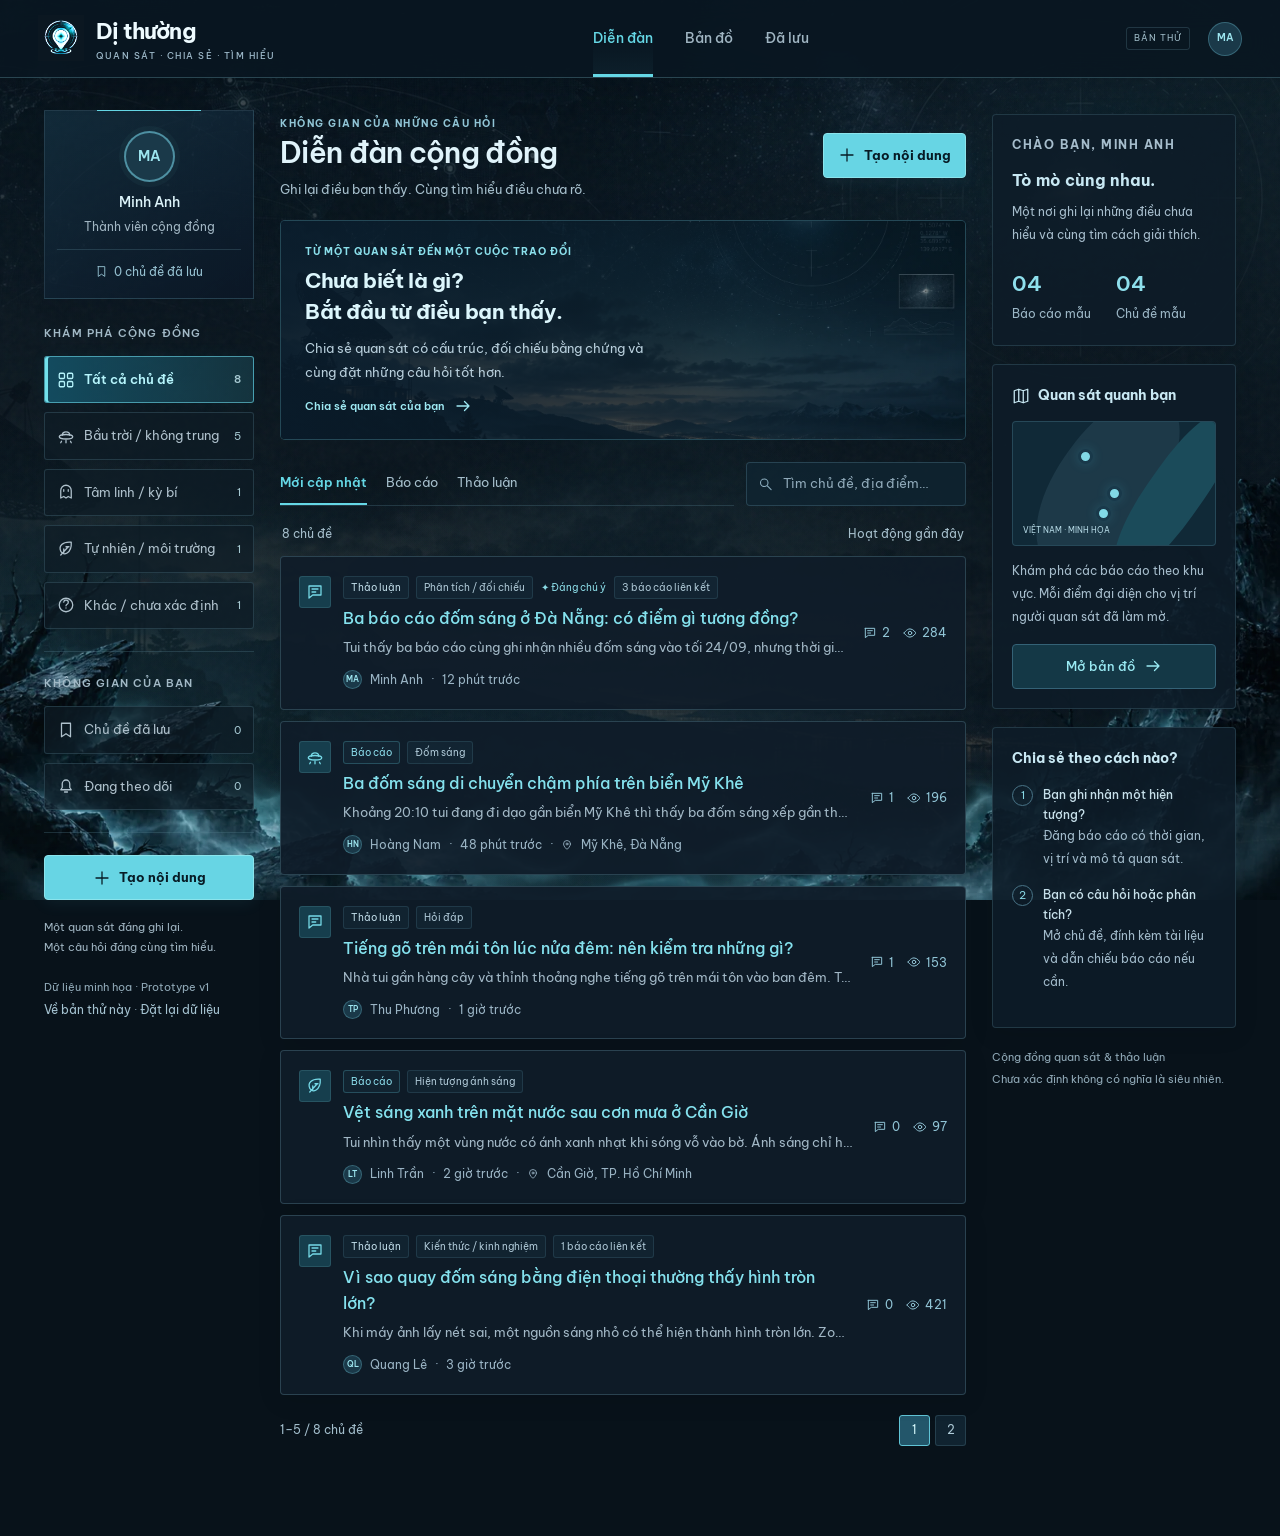
==== commit 241bbba9: "feat: add landing page" ====
--- a/prototype/index.html
+++ b/prototype/index.html
@@ -15,8 +15,10 @@
   </head>
   <body>
     <div class="world-scene" aria-hidden="true">
-      <img class="world-backdrop world-sky" src="assets/bg-1.png" alt="" fetchpriority="high" />
-      <img class="world-backdrop world-mystery" src="assets/bg-2.png" alt="" decoding="async" />
+      <img class="world-backdrop world-sky" src="assets/bg-1.webp" alt="" fetchpriority="high" />
+      <img class="world-backdrop world-mystery" src="assets/bg-2.webp" alt="" decoding="async" />
+      <img class="world-backdrop world-nature" src="assets/bg-natural.webp" alt="" decoding="async" loading="lazy" />
+      <img class="world-backdrop world-unknown" src="assets/bg-other.webp" alt="" decoding="async" loading="lazy" />
       <div class="world-shade"></div>
       <div class="world-haze"></div>
       <div class="world-grain"></div>
@@ -24,7 +26,7 @@
     </div>
     <a class="skip-link" href="#main">Đến nội dung chính</a>
     <header class="header">
-      <a href="#forum" class="brand" aria-label="Dị thường, trang chủ"
+      <a href="landing.html" class="brand" aria-label="Dị thường, trang giới thiệu"
         ><img class="brand-mark brand-logo" src="assets/logo.png" width="46" height="46" alt="" decoding="async"
         ><span>Dị thường<small>QUAN SÁT · CHIA SẺ · TÌM HIỂU</small></span></a
       >
--- a/prototype/theme.css
+++ b/prototype/theme.css
@@ -20,13 +20,15 @@
 textarea:focus-visible, select:focus-visible { outline-color: var(--green); }
 .world-scene { position: fixed; inset: 0; z-index: 0; pointer-events: none; overflow: hidden; }
 .world-backdrop { position: absolute; inset: 0; width: 100%; height: 100%; object-fit: cover; object-position: center; opacity: .46; }
-.world-mystery { opacity: 0; }
-body[data-realm="mystery"] .world-sky { opacity: 0; }
+.world-mystery, .world-nature, .world-unknown { opacity: 0; }
+body[data-realm="mystery"] .world-sky, body[data-realm="nature"] .world-sky, body[data-realm="unknown"] .world-sky { opacity: 0; }
 body[data-realm="mystery"] .world-mystery { opacity: .37; }
+body[data-realm="nature"] .world-nature { opacity: .42; }
+body[data-realm="unknown"] .world-unknown { opacity: .4; }
 .world-shade { position: absolute; inset: 0; background: linear-gradient(180deg, #05101930 0%, #08121ac9 50%, #08121a5e 100%), linear-gradient(90deg, #07121a55, #07121a0d 50%, #07121a55); }
 .world-haze { position: absolute; inset: 0; background: radial-gradient(ellipse at 3% 88%, #45c6dd26, transparent 34%), radial-gradient(ellipse at 94% 5%, #55a3bb1a, transparent 38%), radial-gradient(ellipse at 50% 110%, #40a9c926, transparent 44%); }
 .world-grain { position: absolute; inset: 0; opacity: .1; background-image: url("data:image/svg+xml,%3Csvg viewBox='0 0 180 180' xmlns='http://www.w3.org/2000/svg'%3E%3Cfilter id='n'%3E%3CfeTurbulence type='fractalNoise' baseFrequency='.78' numOctaves='3' stitchTiles='stitch'/%3E%3C/filter%3E%3Crect width='100%25' height='100%25' opacity='.35' filter='url(%23n)'/%3E%3C/svg%3E"); }
-.world-foreground { position: fixed; inset: 0; z-index: 2; background: url('assets/foreground-frame.png') center bottom / 100% 100% no-repeat; opacity: .76; }
+.world-foreground { position: fixed; inset: 0; z-index: 2; background: url('assets/foreground-frame.webp') center bottom / 100% 100% no-repeat; opacity: .76; }
 .header { height: 78px; background: #091721e8; backdrop-filter: blur(14px); border-bottom-color: #75b2c14d; box-shadow: 0 8px 30px #020a1233; }
 .brand { color: #eefbff; font-size: 22px; }
 .brand small { color: #9cb8c9; }
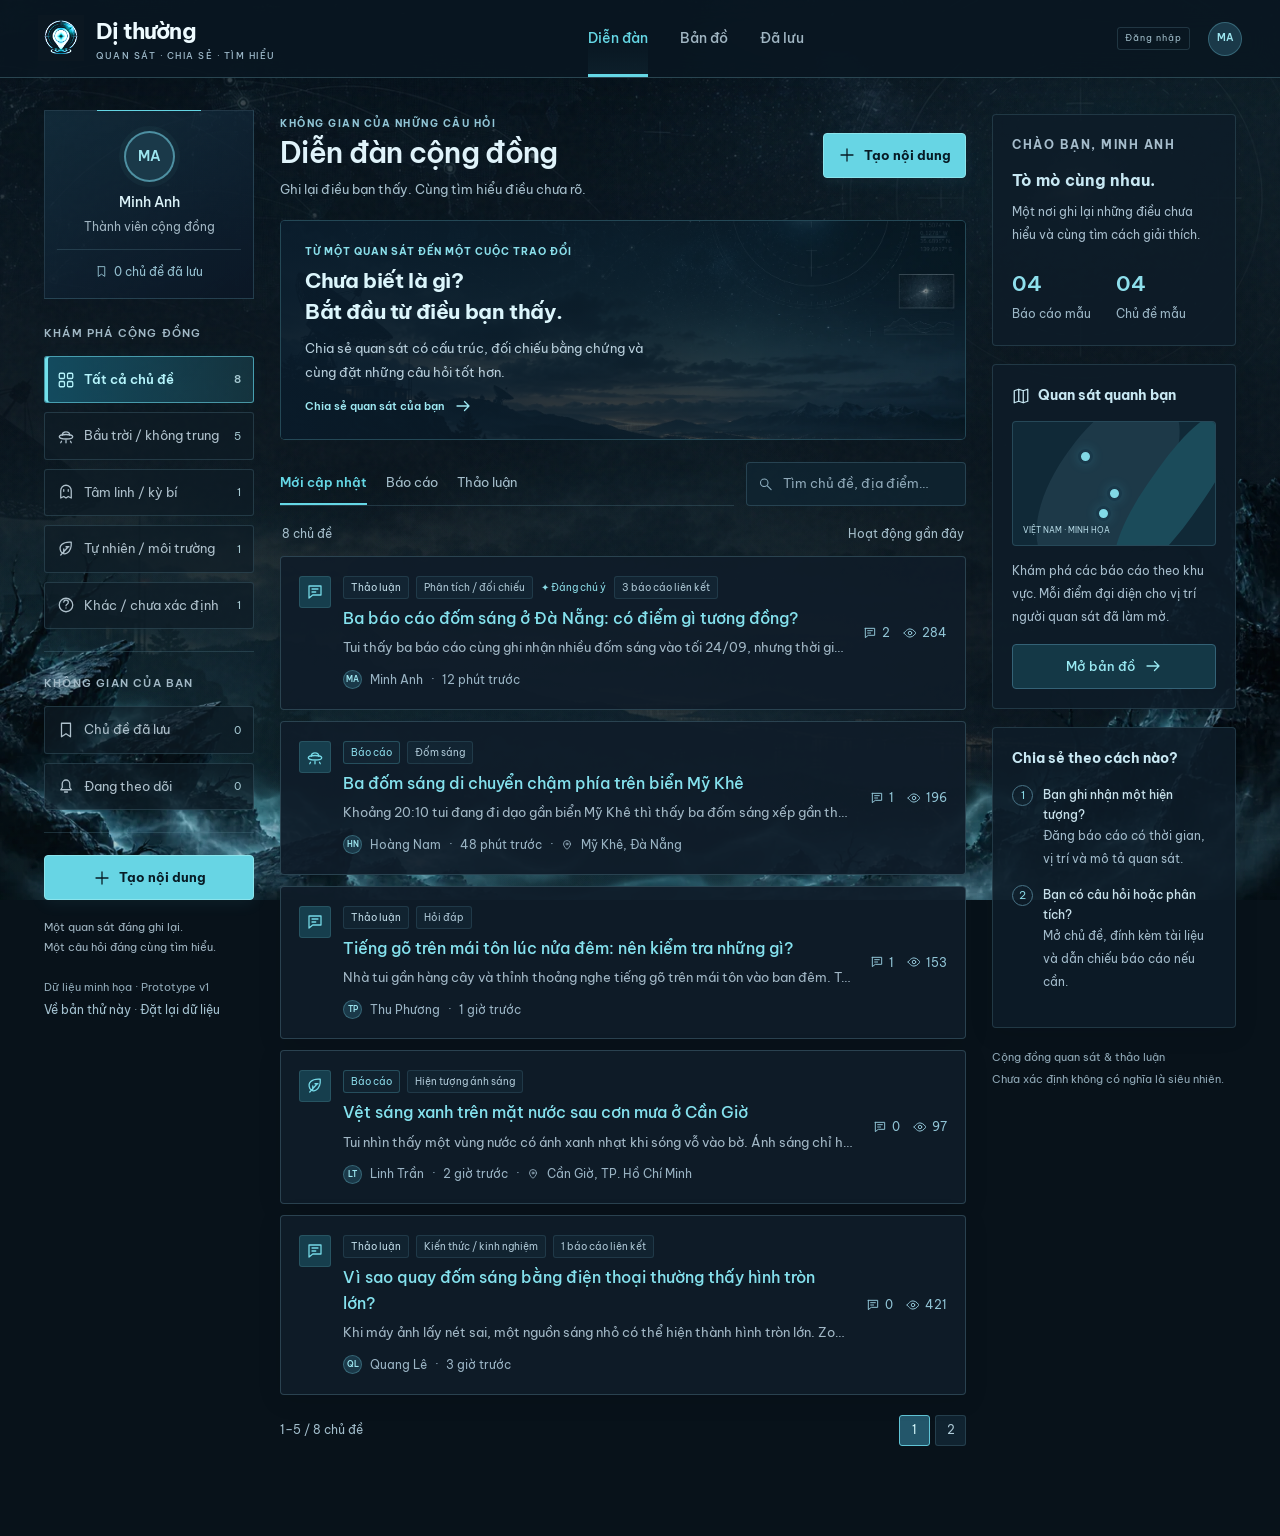
==== commit 58135211: "prototype: add register && login page" ====
--- a/prototype/index.html
+++ b/prototype/index.html
@@ -36,8 +36,7 @@
         <a href="#saved" data-nav="saved">Đã lưu</a>
       </nav>
       <div class="header-actions">
-        <span class="prototype-label">BẢN THỬ</span
-        ><button
+        <a class="prototype-label" href="login.html">Đăng nhập</a><button
           class="avatar mine"
           data-action="profile"
           aria-label="Tài khoản mẫu Minh Anh"
